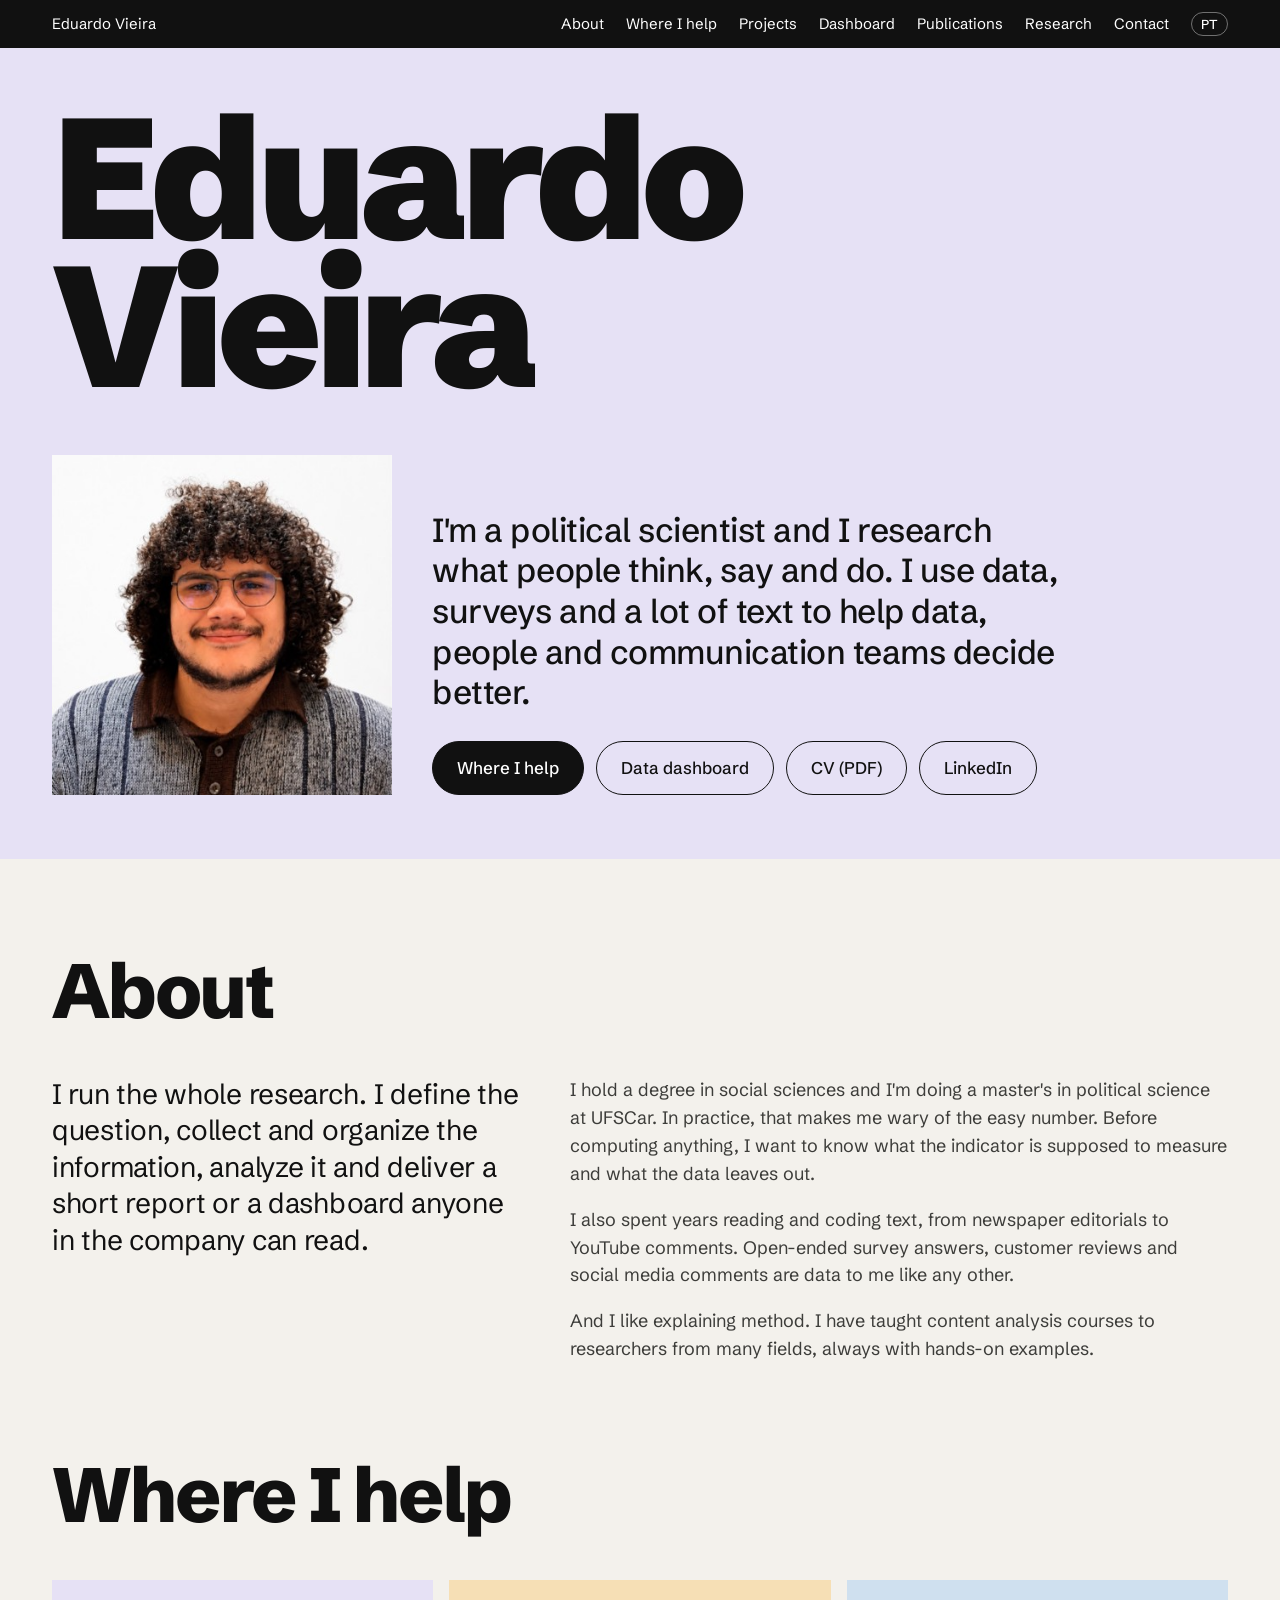
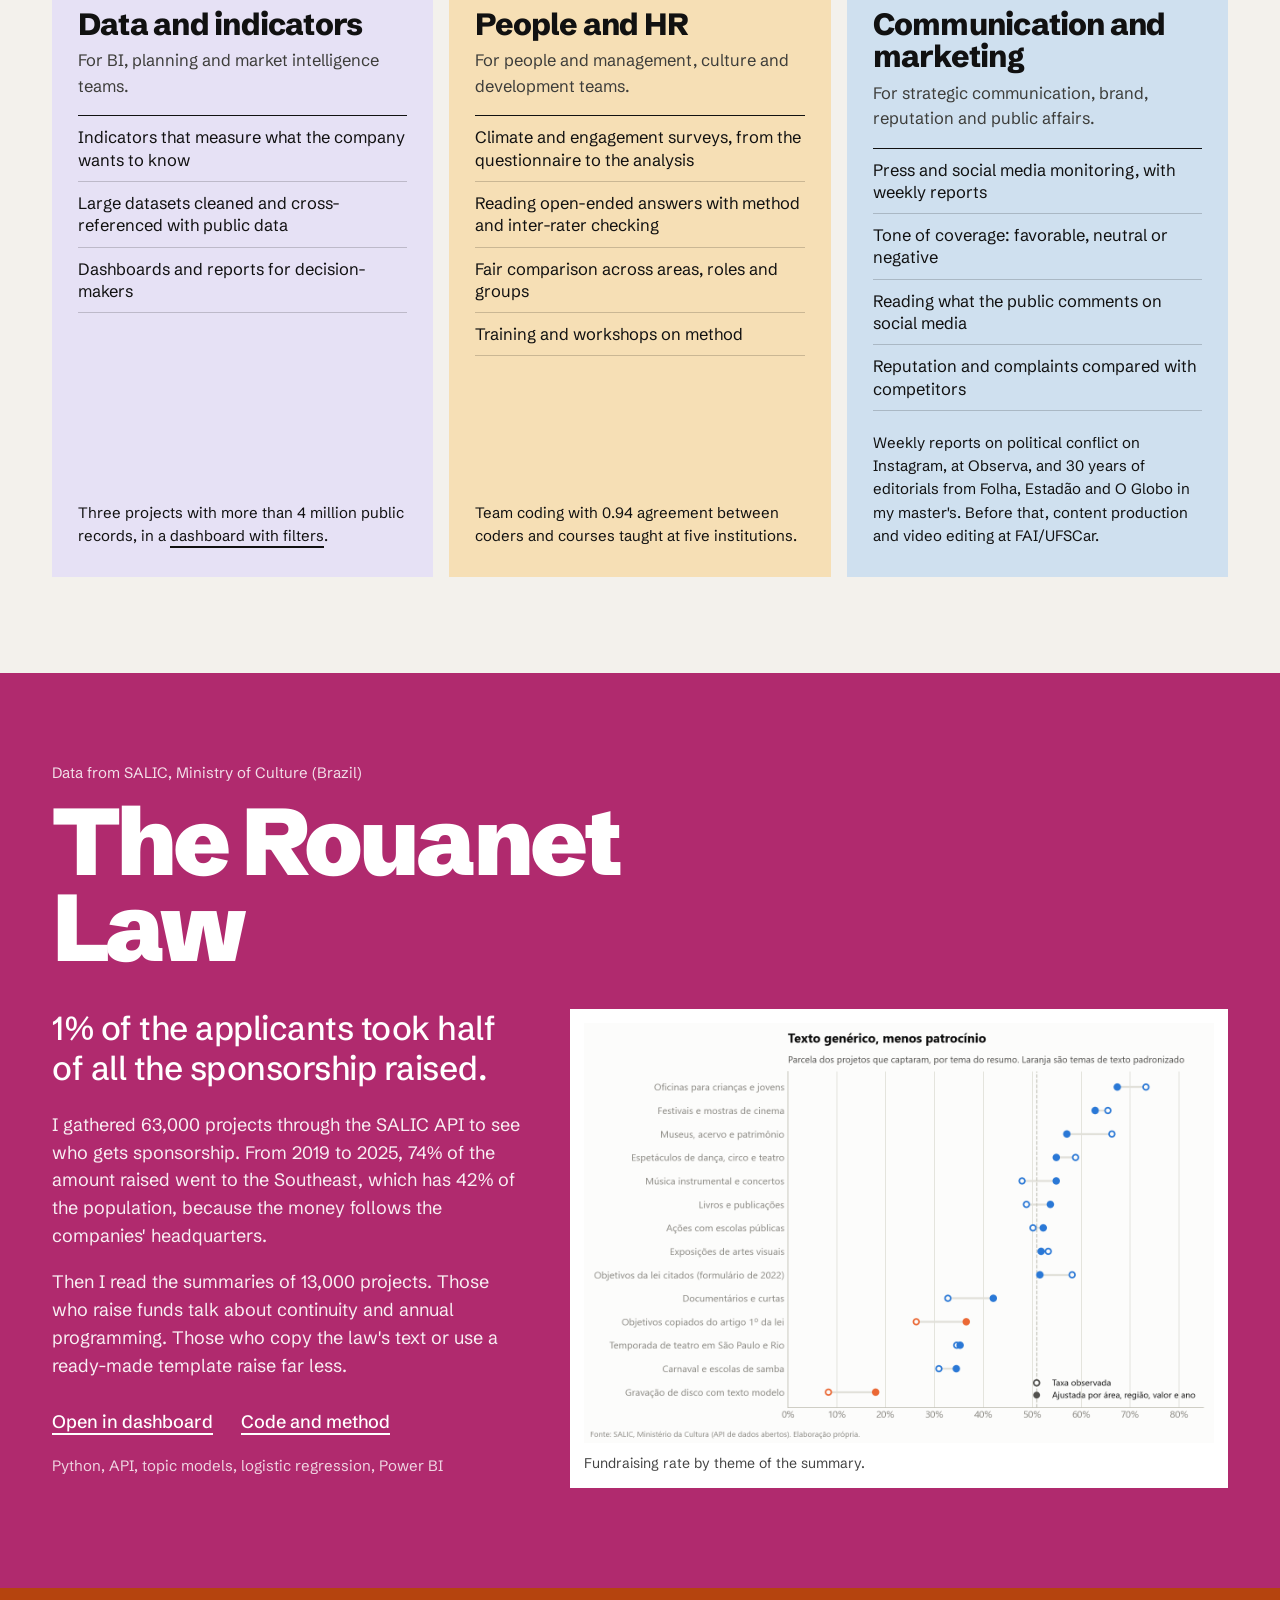
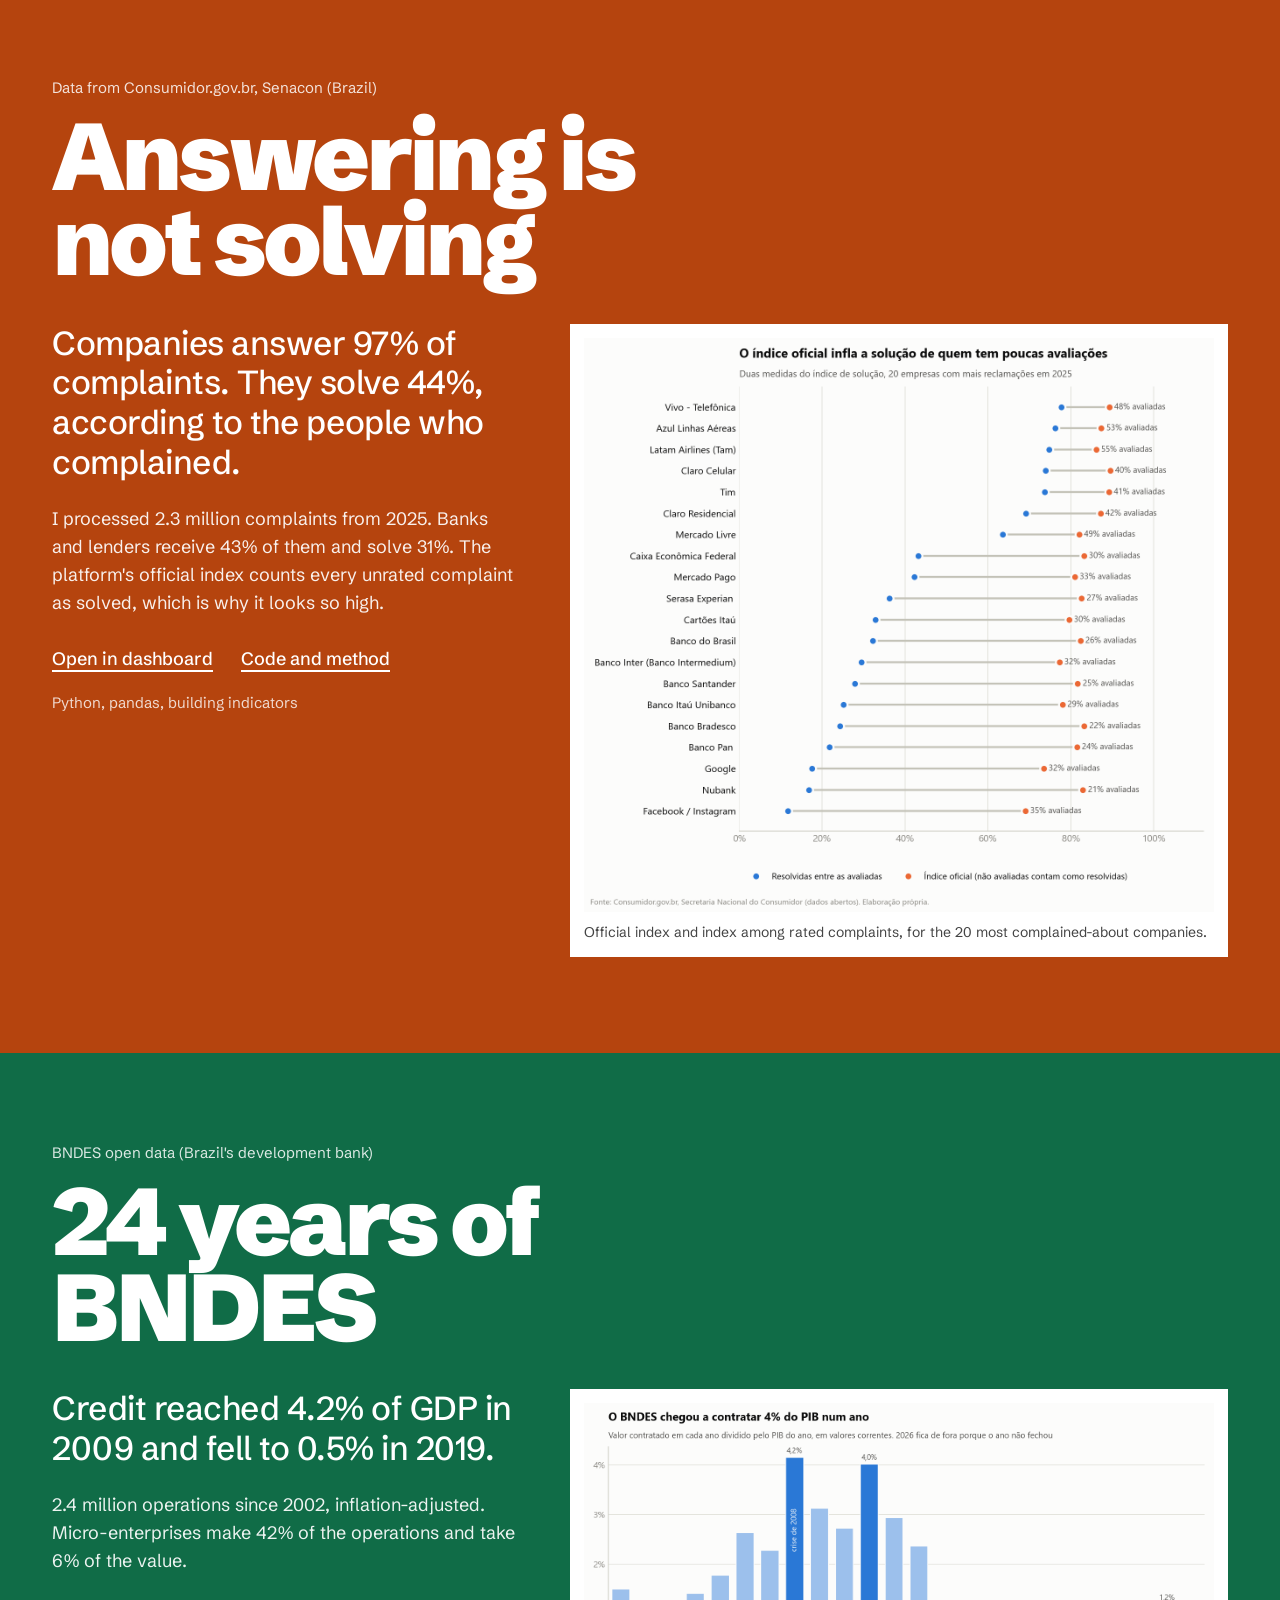
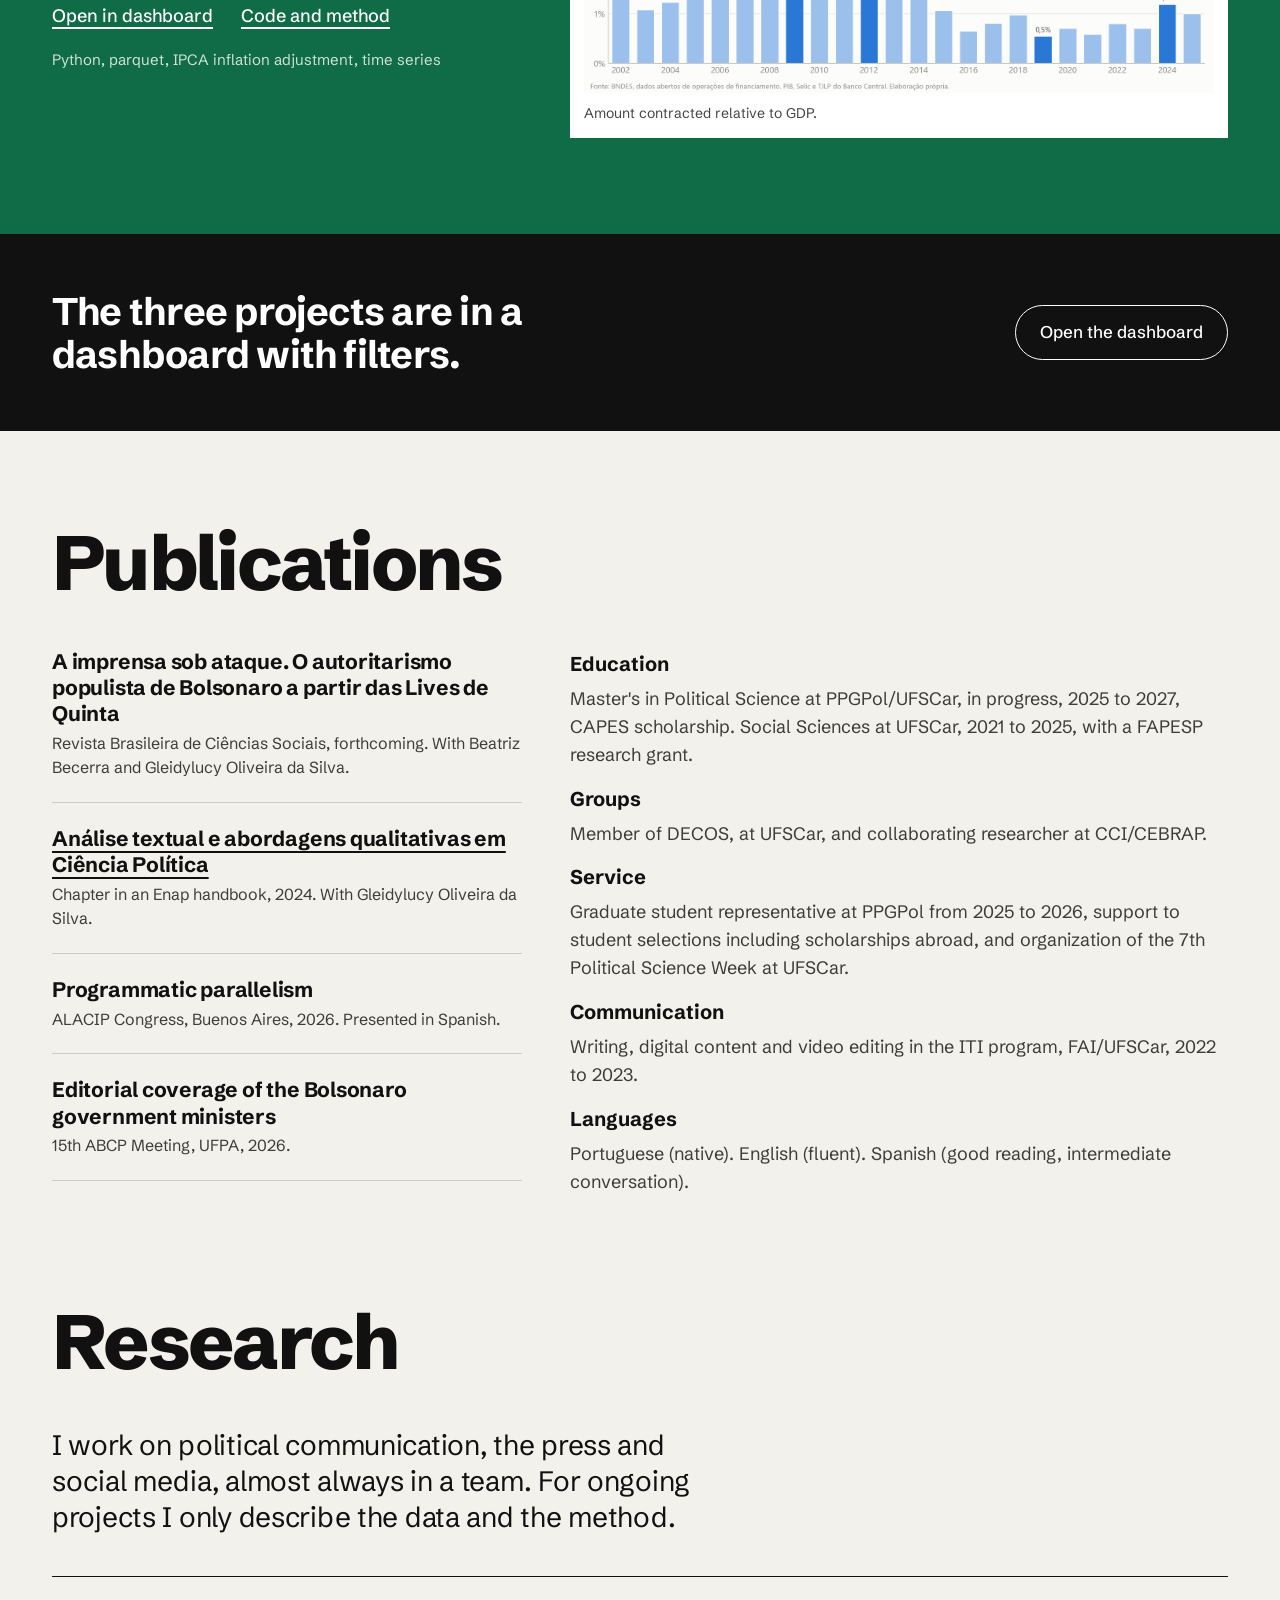
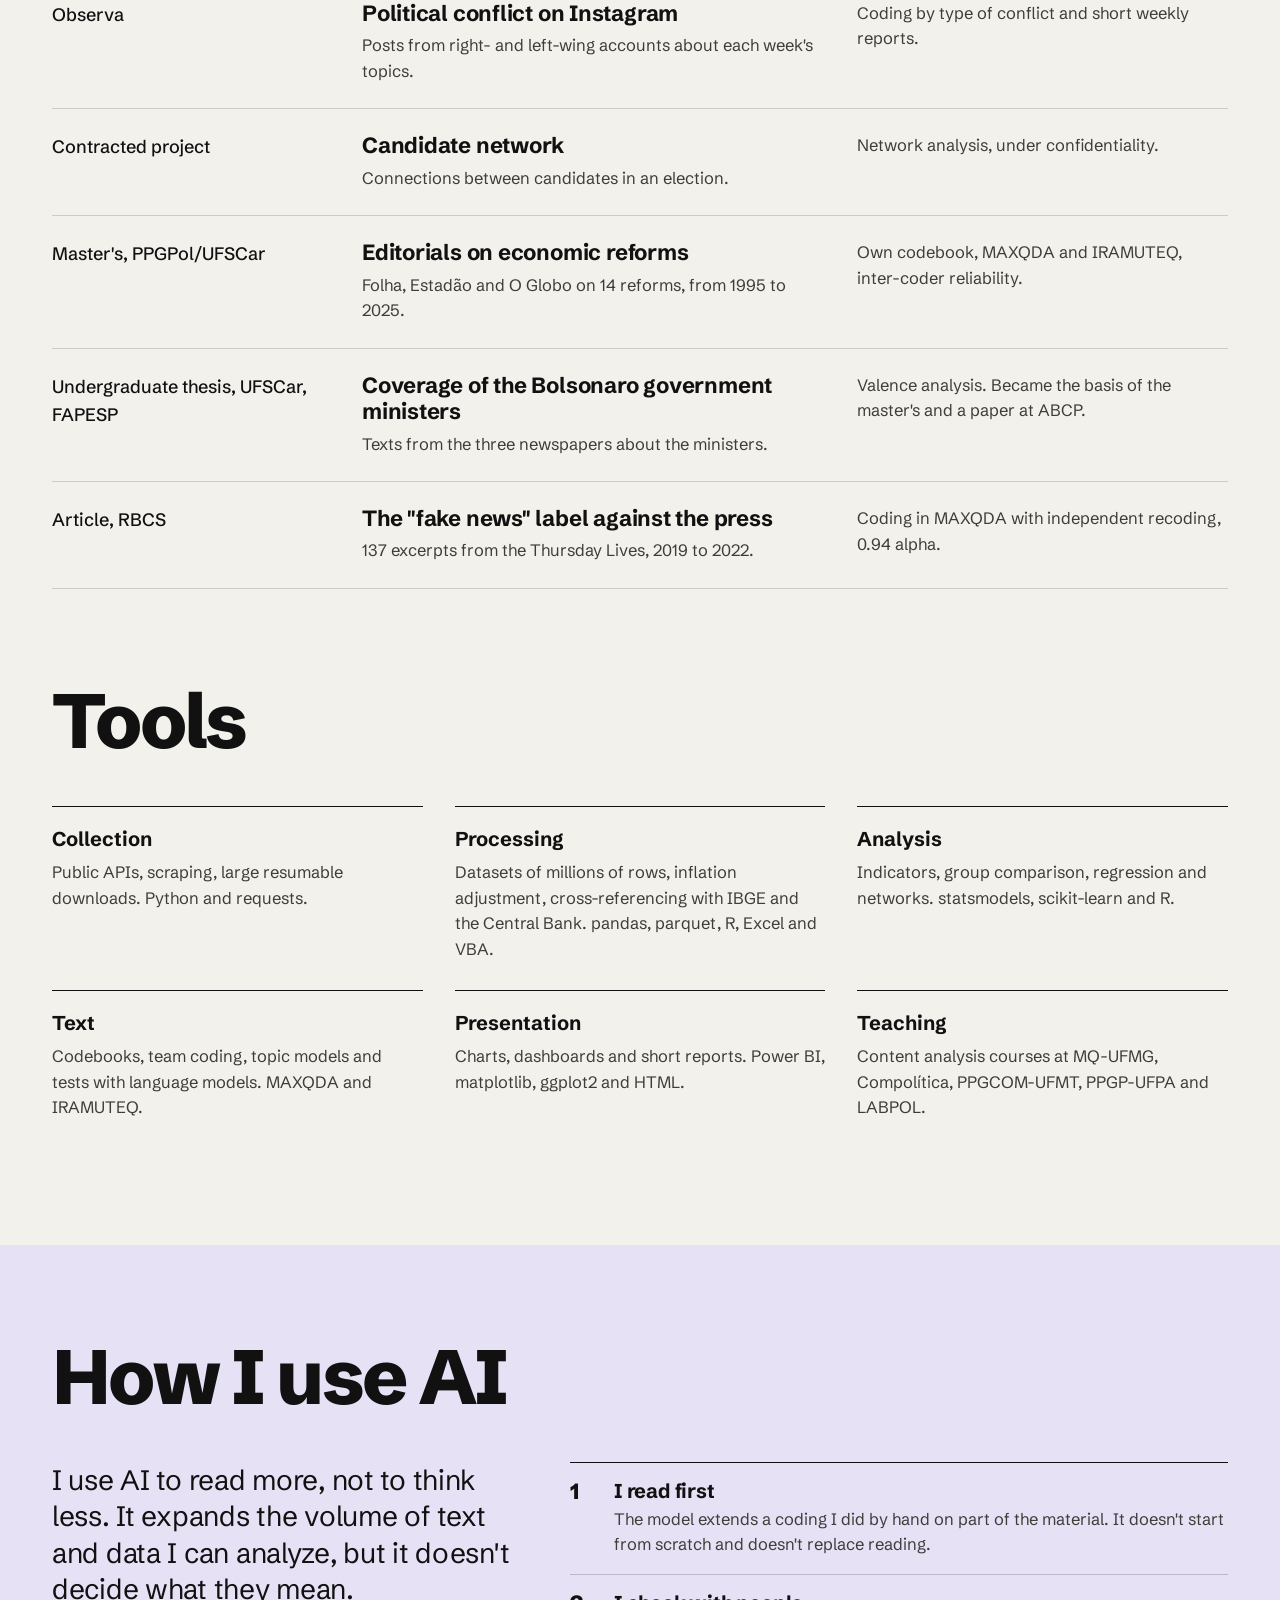
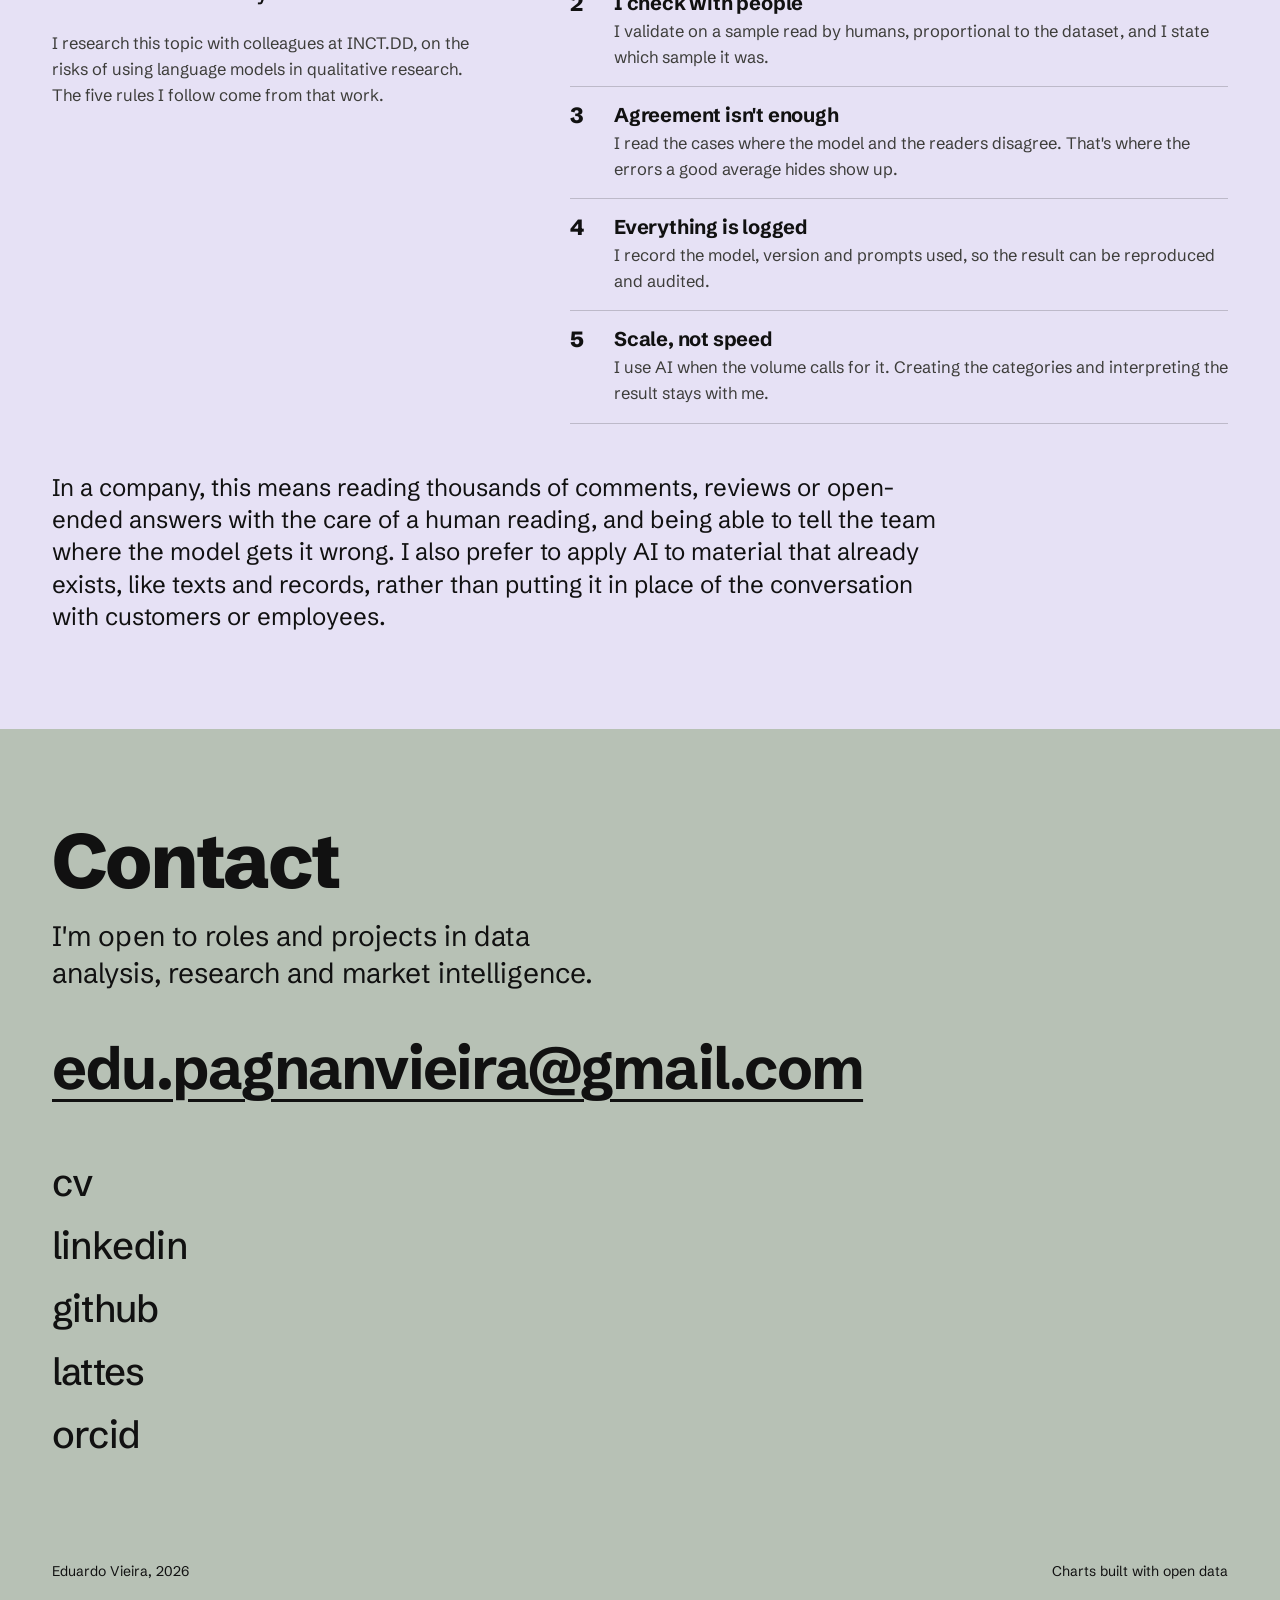
==== index.en.html @ c4ad2157 "Versão em inglês da página inicial, com alternador PT/EN Co-Authored-By: Claude Opus 4.8 <noreply@an" ====
<!DOCTYPE html>
<html lang="en">
<head>
<meta charset="utf-8">
<meta name="viewport" content="width=device-width, initial-scale=1">
<title>Eduardo Vieira</title>
<meta name="description" content="Eduardo Vieira, data analyst and political scientist. Indicators, dashboards and text analysis with public and social media data.">
<meta property="og:type" content="website">
<meta property="og:title" content="Eduardo Vieira">
<meta property="og:description" content="Research, data and text for data, people and communication teams.">
<meta property="og:url" content="https://eduardopagvieira.github.io/index.en.html">
<meta property="og:image" content="https://eduardopagvieira.github.io/img/previa.png">
<meta property="og:image:width" content="1200">
<meta property="og:image:height" content="630">
<meta property="og:locale" content="en_US">
<meta name="twitter:card" content="summary_large_image">
<link rel="alternate" hreflang="pt-br" href="https://eduardopagvieira.github.io/">
<link rel="alternate" hreflang="en" href="https://eduardopagvieira.github.io/index.en.html">
<link rel="preconnect" href="https://fonts.googleapis.com">
<link rel="preconnect" href="https://fonts.gstatic.com" crossorigin>
<link href="https://fonts.googleapis.com/css2?family=Schibsted+Grotesk:ital,wght@0,400;0,500;0,700;0,800;0,900;1,400&display=swap" rel="stylesheet">
<link rel="stylesheet" href="estilo.css">
</head>
<body>

<header class="barra">
  <div class="wrap">
    <a href="#inicio">Eduardo Vieira</a>
    <nav aria-label="Sections">
      <a href="#sobre">About</a>
      <a href="#ajudo">Where I help</a>
      <a href="#projetos">Projects</a>
      <a href="painel.html">Dashboard</a>
      <a href="#publicacoes">Publications</a>
      <a href="#pesquisa">Research</a>
      <a href="#contato">Contact</a>
      <a href="index.html" class="lang" hreflang="pt-BR" aria-label="Versão em português">PT</a>
    </nav>
  </div>
</header>

<main id="inicio">

  <section class="abertura">
    <div class="wrap">
      <h1 class="nomao">Eduardo<br>Vieira</h1>
      <div class="linha">
        <figure class="foto">
          <span aria-hidden="true">EV</span>
          <img src="img/eduardo.png" alt="Photo of Eduardo Vieira" onerror="this.remove()">
        </figure>
        <div>
          <p class="oi">I'm a political scientist and I research what people think, say and do. I use data, surveys and a lot of text to help data, people and communication teams decide better.</p>
          <div class="botoes">
            <a class="botao cheio" href="#ajudo">Where I help</a>
            <a class="botao" href="painel.html">Data dashboard</a>
            <a class="botao" href="cv.pdf">CV (PDF)</a>
            <a class="botao" href="https://www.linkedin.com/in/eduardo-felipe-pagnan-vieira-3a5a75254/" rel="me">LinkedIn</a>
          </div>
        </div>
      </div>
    </div>
  </section>

  <section class="bloco" id="sobre">
    <div class="wrap">
      <h2 class="titulo">About</h2>
      <div class="duas">
        <p class="grande">I run the whole research. I define the question, collect and organize the information, analyze it and deliver a short report or a dashboard anyone in the company can read.</p>
        <div class="texto">
          <p>I hold a degree in social sciences and I'm doing a master's in political science at UFSCar. In practice, that makes me wary of the easy number. Before computing anything, I want to know what the indicator is supposed to measure and what the data leaves out.</p>
          <p>I also spent years reading and coding text, from newspaper editorials to YouTube comments. Open-ended survey answers, customer reviews and social media comments are data to me like any other.</p>
          <p>And I like explaining method. I have taught content analysis courses to researchers from many fields, always with hands-on examples.</p>
        </div>
      </div>
    </div>
  </section>

  <section class="bloco areas" id="ajudo">
    <div class="wrap">
      <h2 class="titulo">Where I help</h2>
      <div class="tres-areas">
        <article class="area a-dados">
          <h3>Data and indicators</h3>
          <p>For BI, planning and market intelligence teams.</p>
          <ul>
            <li>Indicators that measure what the company wants to know</li>
            <li>Large datasets cleaned and cross-referenced with public data</li>
            <li>Dashboards and reports for decision-makers</li>
          </ul>
          <p class="prova">Three projects with more than 4 million public records, in a <a href="painel.html">dashboard with filters</a>.</p>
        </article>
        <article class="area a-pessoas">
          <h3>People and HR</h3>
          <p>For people and management, culture and development teams.</p>
          <ul>
            <li>Climate and engagement surveys, from the questionnaire to the analysis</li>
            <li>Reading open-ended answers with method and inter-rater checking</li>
            <li>Fair comparison across areas, roles and groups</li>
            <li>Training and workshops on method</li>
          </ul>
          <p class="prova">Team coding with 0.94 agreement between coders and courses taught at five institutions.</p>
        </article>
        <article class="area a-comunicacao">
          <h3>Communication and marketing</h3>
          <p>For strategic communication, brand, reputation and public affairs.</p>
          <ul>
            <li>Press and social media monitoring, with weekly reports</li>
            <li>Tone of coverage: favorable, neutral or negative</li>
            <li>Reading what the public comments on social media</li>
            <li>Reputation and complaints compared with competitors</li>
          </ul>
          <p class="prova">Weekly reports on political conflict on Instagram, at Observa, and 30 years of editorials from Folha, Estadão and O Globo in my master's. Before that, content production and video editing at FAI/UFSCar.</p>
        </article>
      </div>
    </div>
  </section>

  <div id="projetos">
    <section class="projeto rouanet" aria-labelledby="p-rouanet">
      <div class="wrap">
        <p class="fonte">Data from SALIC, Ministry of Culture (Brazil)</p>
        <h2 id="p-rouanet">The Rouanet Law</h2>
        <div class="duas">
          <div>
            <p class="achado">1% of the applicants took half of all the sponsorship raised.</p>
            <div class="texto">
              <p>I gathered 63,000 projects through the SALIC API to see who gets sponsorship. From 2019 to 2025, 74% of the amount raised went to the Southeast, which has 42% of the population, because the money follows the companies' headquarters.</p>
              <p>Then I read the summaries of 13,000 projects. Those who raise funds talk about continuity and annual programming. Those who copy the law's text or use a ready-made template raise far less.</p>
            </div>
            <div class="links">
              <a href="painel.html#rouanet">Open in dashboard</a>
              <a href="https://github.com/eduardopagvieira/rouanet">Code and method</a>
            </div>
            <p class="ferr">Python, API, topic models, logistic regression, Power BI</p>
          </div>
          <figure>
            <img src="img/rouanet_textos.png" alt="Fundraising rate by theme of the project summary. Workshops for children and young people raise more; projects that copy the law's goals raise 26% and record production with template text 8%." loading="lazy">
            <figcaption>Fundraising rate by theme of the summary.</figcaption>
          </figure>
        </div>
      </div>
    </section>

    <section class="projeto consumidor" aria-labelledby="p-consumidor">
      <div class="wrap">
        <p class="fonte">Data from Consumidor.gov.br, Senacon (Brazil)</p>
        <h2 id="p-consumidor">Answering is not solving</h2>
        <div class="duas">
          <div>
            <p class="achado">Companies answer 97% of complaints. They solve 44%, according to the people who complained.</p>
            <div class="texto">
              <p>I processed 2.3 million complaints from 2025. Banks and lenders receive 43% of them and solve 31%. The platform's official index counts every unrated complaint as solved, which is why it looks so high.</p>
            </div>
            <div class="links">
              <a href="painel.html#consumidor">Open in dashboard</a>
              <a href="https://github.com/eduardopagvieira/consumidor">Code and method</a>
            </div>
            <p class="ferr">Python, pandas, building indicators</p>
          </div>
          <figure>
            <img src="img/consumidor_indice.png" alt="For the 20 most complained-about companies, the official solution index sits near 80% and the index among rated complaints ranges from 12% to 78%." loading="lazy">
            <figcaption>Official index and index among rated complaints, for the 20 most complained-about companies.</figcaption>
          </figure>
        </div>
      </div>
    </section>

    <section class="projeto bndes" aria-labelledby="p-bndes">
      <div class="wrap">
        <p class="fonte">BNDES open data (Brazil's development bank)</p>
        <h2 id="p-bndes">24 years of BNDES</h2>
        <div class="duas">
          <div>
            <p class="achado">Credit reached 4.2% of GDP in 2009 and fell to 0.5% in 2019.</p>
            <div class="texto">
              <p>2.4 million operations since 2002, inflation-adjusted. Micro-enterprises make 42% of the operations and take 6% of the value.</p>
            </div>
            <div class="links">
              <a href="painel.html#bndes">Open in dashboard</a>
              <a href="https://github.com/eduardopagvieira/bndes">Code and method</a>
            </div>
            <p class="ferr">Python, parquet, IPCA inflation adjustment, time series</p>
          </div>
          <figure>
            <img src="img/bndes_pib.png" alt="Amount contracted by BNDES relative to GDP, from 2002 to 2025, peaking at 4.2% in 2009 and 4.0% in 2012." loading="lazy">
            <figcaption>Amount contracted relative to GDP.</figcaption>
          </figure>
        </div>
      </div>
    </section>
  </div>

  <section class="ponte">
    <div class="wrap">
      <p>The three projects are in a dashboard with filters.</p>
      <a class="botao" href="painel.html">Open the dashboard</a>
    </div>
  </section>

  <section class="bloco" id="publicacoes">
    <div class="wrap">
      <h2 class="titulo">Publications</h2>
      <div class="duas">
        <ul class="pubs">
          <li><div class="t">A imprensa sob ataque. O autoritarismo populista de Bolsonaro a partir das Lives de Quinta</div><div class="w">Revista Brasileira de Ciências Sociais, forthcoming. With Beatriz Becerra and Gleidylucy Oliveira da Silva.</div></li>
          <li><div class="t"><a href="https://repositorio.enap.gov.br/handle/1/8513">Análise textual e abordagens qualitativas em Ciência Política</a></div><div class="w">Chapter in an Enap handbook, 2024. With Gleidylucy Oliveira da Silva.</div></li>
          <li><div class="t">Programmatic parallelism</div><div class="w">ALACIP Congress, Buenos Aires, 2026. Presented in Spanish.</div></li>
          <li><div class="t">Editorial coverage of the Bolsonaro government ministers</div><div class="w">15th ABCP Meeting, UFPA, 2026.</div></li>
        </ul>
        <div class="formacao">
          <h3>Education</h3>
          <p>Master's in Political Science at PPGPol/UFSCar, in progress, 2025 to 2027, CAPES scholarship. Social Sciences at UFSCar, 2021 to 2025, with a FAPESP research grant.</p>
          <h3>Groups</h3>
          <p>Member of DECOS, at UFSCar, and collaborating researcher at CCI/CEBRAP.</p>
          <h3>Service</h3>
          <p>Graduate student representative at PPGPol from 2025 to 2026, support to student selections including scholarships abroad, and organization of the 7th Political Science Week at UFSCar.</p>
          <h3>Communication</h3>
          <p>Writing, digital content and video editing in the ITI program, FAI/UFSCar, 2022 to 2023.</p>
          <h3>Languages</h3>
          <p>Portuguese (native). English (fluent). Spanish (good reading, intermediate conversation).</p>
        </div>
      </div>
    </div>
  </section>

  <section class="bloco" id="pesquisa" style="padding-top:0">
    <div class="wrap">
      <h2 class="titulo">Research</h2>
      <p class="grande" style="max-width:40ch;margin-bottom:40px">I work on political communication, the press and social media, almost always in a team. For ongoing projects I only describe the data and the method.</p>
      <ul class="lista">
        <li><span class="onde">Observa</span><div><h3>Political conflict on Instagram</h3><p>Posts from right- and left-wing accounts about each week's topics.</p></div><p>Coding by type of conflict and short weekly reports.</p></li>
        <li><span class="onde">Contracted project</span><div><h3>Candidate network</h3><p>Connections between candidates in an election.</p></div><p>Network analysis, under confidentiality.</p></li>
        <li><span class="onde">Master's, PPGPol/UFSCar</span><div><h3>Editorials on economic reforms</h3><p>Folha, Estadão and O Globo on 14 reforms, from 1995 to 2025.</p></div><p>Own codebook, MAXQDA and IRAMUTEQ, inter-coder reliability.</p></li>
        <li><span class="onde">Undergraduate thesis, UFSCar, FAPESP</span><div><h3>Coverage of the Bolsonaro government ministers</h3><p>Texts from the three newspapers about the ministers.</p></div><p>Valence analysis. Became the basis of the master's and a paper at ABCP.</p></li>
        <li><span class="onde">Article, RBCS</span><div><h3>The "fake news" label against the press</h3><p>137 excerpts from the Thursday Lives, 2019 to 2022.</p></div><p>Coding in MAXQDA with independent recoding, 0.94 alpha.</p></li>
      </ul>
    </div>
  </section>

  <section class="bloco" style="padding-top:0">
    <div class="wrap">
      <h2 class="titulo">Tools</h2>
      <div class="ferramentas">
        <div><h3>Collection</h3><p>Public APIs, scraping, large resumable downloads. Python and requests.</p></div>
        <div><h3>Processing</h3><p>Datasets of millions of rows, inflation adjustment, cross-referencing with IBGE and the Central Bank. pandas, parquet, R, Excel and VBA.</p></div>
        <div><h3>Analysis</h3><p>Indicators, group comparison, regression and networks. statsmodels, scikit-learn and R.</p></div>
        <div><h3>Text</h3><p>Codebooks, team coding, topic models and tests with language models. MAXQDA and IRAMUTEQ.</p></div>
        <div><h3>Presentation</h3><p>Charts, dashboards and short reports. Power BI, matplotlib, ggplot2 and HTML.</p></div>
        <div><h3>Teaching</h3><p>Content analysis courses at MQ-UFMG, Compolítica, PPGCOM-UFMT, PPGP-UFPA and LABPOL.</p></div>
      </div>
    </div>
  </section>

  <section class="bloco ia" id="ia">
    <div class="wrap">
      <h2 class="titulo">How I use AI</h2>
      <div class="duas">
        <div>
          <p class="grande">I use AI to read more, not to think less. It expands the volume of text and data I can analyze, but it doesn't decide what they mean.</p>
          <p class="ia-nota">I research this topic with colleagues at INCT.DD, on the risks of using language models in qualitative research. The five rules I follow come from that work.</p>
        </div>
        <ol class="regras">
          <li><h3>I read first</h3><p>The model extends a coding I did by hand on part of the material. It doesn't start from scratch and doesn't replace reading.</p></li>
          <li><h3>I check with people</h3><p>I validate on a sample read by humans, proportional to the dataset, and I state which sample it was.</p></li>
          <li><h3>Agreement isn't enough</h3><p>I read the cases where the model and the readers disagree. That's where the errors a good average hides show up.</p></li>
          <li><h3>Everything is logged</h3><p>I record the model, version and prompts used, so the result can be reproduced and audited.</p></li>
          <li><h3>Scale, not speed</h3><p>I use AI when the volume calls for it. Creating the categories and interpreting the result stays with me.</p></li>
        </ol>
      </div>
      <p class="ia-empresa">In a company, this means reading thousands of comments, reviews or open-ended answers with the care of a human reading, and being able to tell the team where the model gets it wrong. I also prefer to apply AI to material that already exists, like texts and records, rather than putting it in place of the conversation with customers or employees.</p>
    </div>
  </section>

  <section class="contato" id="contato">
    <div class="wrap">
      <h2 class="titulo">Contact</h2>
      <p class="convite">I'm open to roles and projects in data analysis, research and market intelligence.</p>
      <a class="mail" href="mailto:edu.pagnanvieira@gmail.com">edu.pagnanvieira@gmail.com</a>
      <ul class="redes">
        <li><a href="cv.pdf">cv</a></li>
        <li><a href="https://www.linkedin.com/in/eduardo-felipe-pagnan-vieira-3a5a75254/" rel="me">linkedin</a></li>
        <li><a href="https://github.com/eduardopagvieira">github</a></li>
        <li><a href="http://lattes.cnpq.br/2723181992829140">lattes</a></li>
        <li><a href="https://orcid.org/0009-0004-6524-0010">orcid</a></li>
      </ul>
      <div class="rodape">
        <span>Eduardo Vieira, 2026</span>
        <span>Charts built with open data</span>
      </div>
    </div>
  </section>

</main>
</body>
</html>
---- estilo.css ----
:root{
  --papel:#f3f1ec;
  --tinta:#111111;
  --tinta-2:#3d3d3a;
  --lavanda:#e6e1f5;
  --roxo:#5b3fd6;
  --rouanet:#b02a6e;
  --consumidor:#b5440e;
  --bndes:#106c47;
  --salvia:#b7c1b5;
  --fonte:"Schibsted Grotesk","Helvetica Neue",Arial,sans-serif;
  color-scheme:light;
}
*{box-sizing:border-box}
html{-webkit-text-size-adjust:100%;scroll-behavior:smooth}
@media (prefers-reduced-motion:reduce){html{scroll-behavior:auto}}
body{margin:0;background:var(--papel);color:var(--tinta);font-family:var(--fonte);font-size:18px;line-height:1.55}
a{color:inherit;text-underline-offset:5px;text-decoration-thickness:1.5px}
a:focus-visible{outline:3px solid currentColor;outline-offset:3px}
img{max-width:100%;display:block}
[id]{scroll-margin-top:56px}
.wrap{max-width:1240px;margin:0 auto;padding:0 32px}

/* barra do topo */
.barra{background:var(--tinta);color:#fff;font-size:15px;position:sticky;top:0;z-index:10}
.barra .wrap{display:flex;justify-content:space-between;align-items:center;gap:10px 24px;flex-wrap:wrap;padding-top:12px;padding-bottom:12px}
.barra a{text-decoration:none}
.barra a:hover{text-decoration:underline}
.barra nav{display:flex;gap:4px 22px;flex-wrap:wrap}

/* abertura */
.abertura{background:var(--lavanda)}
.abertura .wrap{padding-top:56px;padding-bottom:64px}
.nomao{font-weight:900;font-size:clamp(64px,13.4vw,188px);line-height:.86;letter-spacing:-.045em;margin:0;text-transform:none}
.abertura .linha{display:grid;grid-template-columns:minmax(220px,340px) 1fr;gap:40px;margin-top:56px;align-items:end}
.foto{margin:0;aspect-ratio:1/1;background:var(--roxo);color:#fff;display:grid;place-items:center;overflow:hidden;position:relative}
.foto img{width:100%;height:100%;object-fit:cover;position:absolute;inset:0}
.foto span{font-weight:900;font-size:96px;letter-spacing:-.04em}
.oi{font-size:clamp(24px,2.6vw,34px);line-height:1.22;font-weight:500;letter-spacing:-.015em;margin:0 0 28px;max-width:30ch}
.botoes{display:flex;flex-wrap:wrap;gap:12px}
.botao{display:inline-block;text-decoration:none;font-weight:500;font-size:17px;padding:13px 24px;border-radius:999px;border:1.5px solid var(--tinta)}
.botao.cheio{background:var(--tinta);color:#fff}
.botao:hover{background:var(--roxo);border-color:var(--roxo);color:#fff}

/* blocos de texto */
.bloco{padding:96px 0}
.titulo{font-weight:800;font-size:clamp(40px,6vw,84px);line-height:.95;letter-spacing:-.035em;margin:0 0 48px}
.duas{display:grid;grid-template-columns:5fr 7fr;gap:48px}
.grande{font-size:clamp(22px,2.2vw,28px);line-height:1.3;letter-spacing:-.01em;margin:0}
.texto p{margin:0 0 18px;color:var(--tinta-2)}
.texto p:last-child{margin-bottom:0}
.exemplos{list-style:none;margin:40px 0 0;padding:0;border-top:1.5px solid var(--tinta)}
.exemplos li{display:grid;grid-template-columns:5fr 7fr;gap:48px;padding:22px 0;border-bottom:1px solid #cfccc3}
.exemplos h3{margin:0;font-size:22px;font-weight:700;letter-spacing:-.01em;line-height:1.2}
.exemplos p{margin:0;color:var(--tinta-2)}

/* projetos em blocos de cor */
.projeto{color:#fff;padding:88px 0 96px}
.projeto.rouanet{background:var(--rouanet)}
.projeto.consumidor{background:var(--consumidor)}
.projeto.bndes{background:var(--bndes)}
.projeto .fonte{font-size:15px;margin:0 0 14px;opacity:.85}
.projeto h2{font-weight:900;font-size:clamp(44px,7.4vw,108px);line-height:.9;letter-spacing:-.04em;margin:0 0 40px;max-width:12ch}
.projeto .duas{align-items:start}
.projeto .achado{font-size:clamp(24px,2.6vw,34px);line-height:1.2;font-weight:500;letter-spacing:-.015em;margin:0 0 22px}
.projeto .texto p{color:#fff;opacity:.92}
.projeto figure{margin:0;background:#fff;padding:14px}
.projeto figcaption{color:#444;font-size:14px;margin-top:10px}
.projeto .links{display:flex;flex-wrap:wrap;gap:8px 28px;margin-top:28px;font-weight:500}
.projeto .ferr{font-size:15px;opacity:.8;margin-top:18px}
.ponte{background:var(--tinta);color:#fff;padding:56px 0}
.ponte .wrap{display:flex;justify-content:space-between;align-items:center;gap:24px;flex-wrap:wrap}
.ponte p{margin:0;font-size:clamp(24px,3vw,40px);font-weight:700;letter-spacing:-.02em;line-height:1.1;max-width:22ch}
.ponte .botao{border-color:#fff;color:#fff}
.ponte .botao:hover{background:#fff;color:var(--tinta)}

/* pesquisa */
.lista{list-style:none;margin:0;padding:0;border-top:1.5px solid var(--tinta)}
.lista li{display:grid;grid-template-columns:3fr 5fr 4fr;gap:32px;padding:24px 0;border-bottom:1px solid #cfccc3}
.lista .onde{font-weight:500}
.lista h3{margin:0 0 6px;font-size:22px;font-weight:700;letter-spacing:-.01em;line-height:1.2}
.lista p{margin:0;color:var(--tinta-2);font-size:16.5px}

/* ferramentas e formação */
.ferramentas{display:grid;grid-template-columns:repeat(3,1fr);gap:0 32px}
.ferramentas div{border-top:1.5px solid var(--tinta);padding:16px 0 28px}
.ferramentas h3{margin:0 0 6px;font-size:20px;font-weight:700}
.ferramentas p{margin:0;color:var(--tinta-2);font-size:16.5px}
.pubs{list-style:none;margin:0;padding:0}
.pubs li{padding:0 0 22px;margin:0 0 22px;border-bottom:1px solid #cfccc3}
.pubs .t{font-size:21px;font-weight:700;letter-spacing:-.01em;line-height:1.25}
.pubs .w{color:var(--tinta-2);font-size:16px;margin-top:4px}
.formacao p{margin:0 0 14px;color:var(--tinta-2)}
.formacao h3{font-size:20px;margin:0 0 6px}

/* contato */
.contato{background:var(--salvia);padding:96px 0 40px}
.contato .titulo{margin-bottom:20px}
.contato .convite{font-size:clamp(22px,2.2vw,28px);line-height:1.3;margin:0 0 48px;max-width:34ch}
.mail{font-weight:700;font-size:clamp(26px,4.6vw,60px);letter-spacing:-.03em;line-height:1;text-decoration:underline;text-decoration-thickness:3px;text-underline-offset:10px;word-break:break-word}
.redes{list-style:none;margin:56px 0 0;padding:0;display:grid;gap:4px}
.redes a{font-size:clamp(26px,3vw,38px);font-weight:500;letter-spacing:-.02em;text-decoration:none}
.redes a:hover{text-decoration:underline}
.rodape{display:flex;justify-content:space-between;flex-wrap:wrap;gap:8px 24px;margin-top:96px;font-size:14px}

.areas{padding-top:0}
.tres-areas{display:grid;grid-template-columns:repeat(3,1fr);gap:16px}
.area{padding:28px 26px 30px;display:flex;flex-direction:column}
.a-dados{background:var(--lavanda)}
.a-pessoas{background:#f6dfb5}
.a-comunicacao{background:#cfe0ef}
.area h3{margin:0 0 8px;font-size:clamp(26px,2.4vw,32px);font-weight:800;letter-spacing:-.025em;line-height:1.05}
.area > p{margin:0 0 16px;color:var(--tinta-2);font-size:16.5px}
.area ul{margin:0 0 20px;padding:0;list-style:none;border-top:1.5px solid var(--tinta)}
.area li{padding:10px 0;border-bottom:1px solid rgba(0,0,0,.18);font-size:16.5px;line-height:1.35}
.area .prova{margin:auto 0 0;font-size:15px;color:var(--tinta)}
@media (max-width:900px){
  .tres-areas{grid-template-columns:1fr}
  .abertura .linha,.duas,.exemplos li,.lista li{grid-template-columns:1fr}
  .abertura .linha{gap:28px}
  .foto{max-width:300px}
  .exemplos li,.lista li{gap:6px}
  .ferramentas{grid-template-columns:1fr 1fr}
}
@media (max-width:600px){
  body{font-size:17px}
  .wrap{padding:0 16px}
  .barra{position:static}
  .barra nav{gap:2px 16px;font-size:14px}
  .abertura .wrap{padding-top:36px;padding-bottom:44px}
  .abertura .linha{margin-top:36px}
  .foto{max-width:220px}
  .bloco{padding:64px 0}
  .projeto{padding:60px 0 68px}
  .titulo{margin-bottom:32px}
  .ferramentas{grid-template-columns:1fr}
  .projeto figure{padding:8px}
}

/* como uso IA */
.ia{background:var(--lavanda)}
.pubs .t a{text-decoration:underline;text-decoration-thickness:1.5px}
.pubs .t a:hover{color:var(--roxo)}
.ia-nota{margin:24px 0 0;color:var(--tinta-2);font-size:16.5px;max-width:42ch}
.regras{list-style:none;margin:0;padding:0;border-top:1.5px solid var(--tinta);counter-reset:r}
.regras li{counter-increment:r;display:grid;grid-template-columns:44px 1fr;padding:16px 0;border-bottom:1px solid rgba(0,0,0,.18)}
.regras li::before{content:counter(r);font-weight:800;font-size:22px;line-height:1.2;grid-row:span 2}
.regras h3{margin:0 0 4px;font-size:20px;font-weight:700;letter-spacing:-.01em;line-height:1.2}
.regras p{margin:0;color:var(--tinta-2);font-size:16.5px}
.ia-empresa{margin:48px 0 0;font-size:clamp(20px,1.9vw,24px);line-height:1.35;max-width:60ch}

/* alternador de idioma */
.barra .lang{border:1px solid rgba(255,255,255,.4);border-radius:999px;padding:1px 9px;font-weight:500;font-size:13px}
.barra .lang:hover{background:#fff;color:var(--tinta);text-decoration:none}
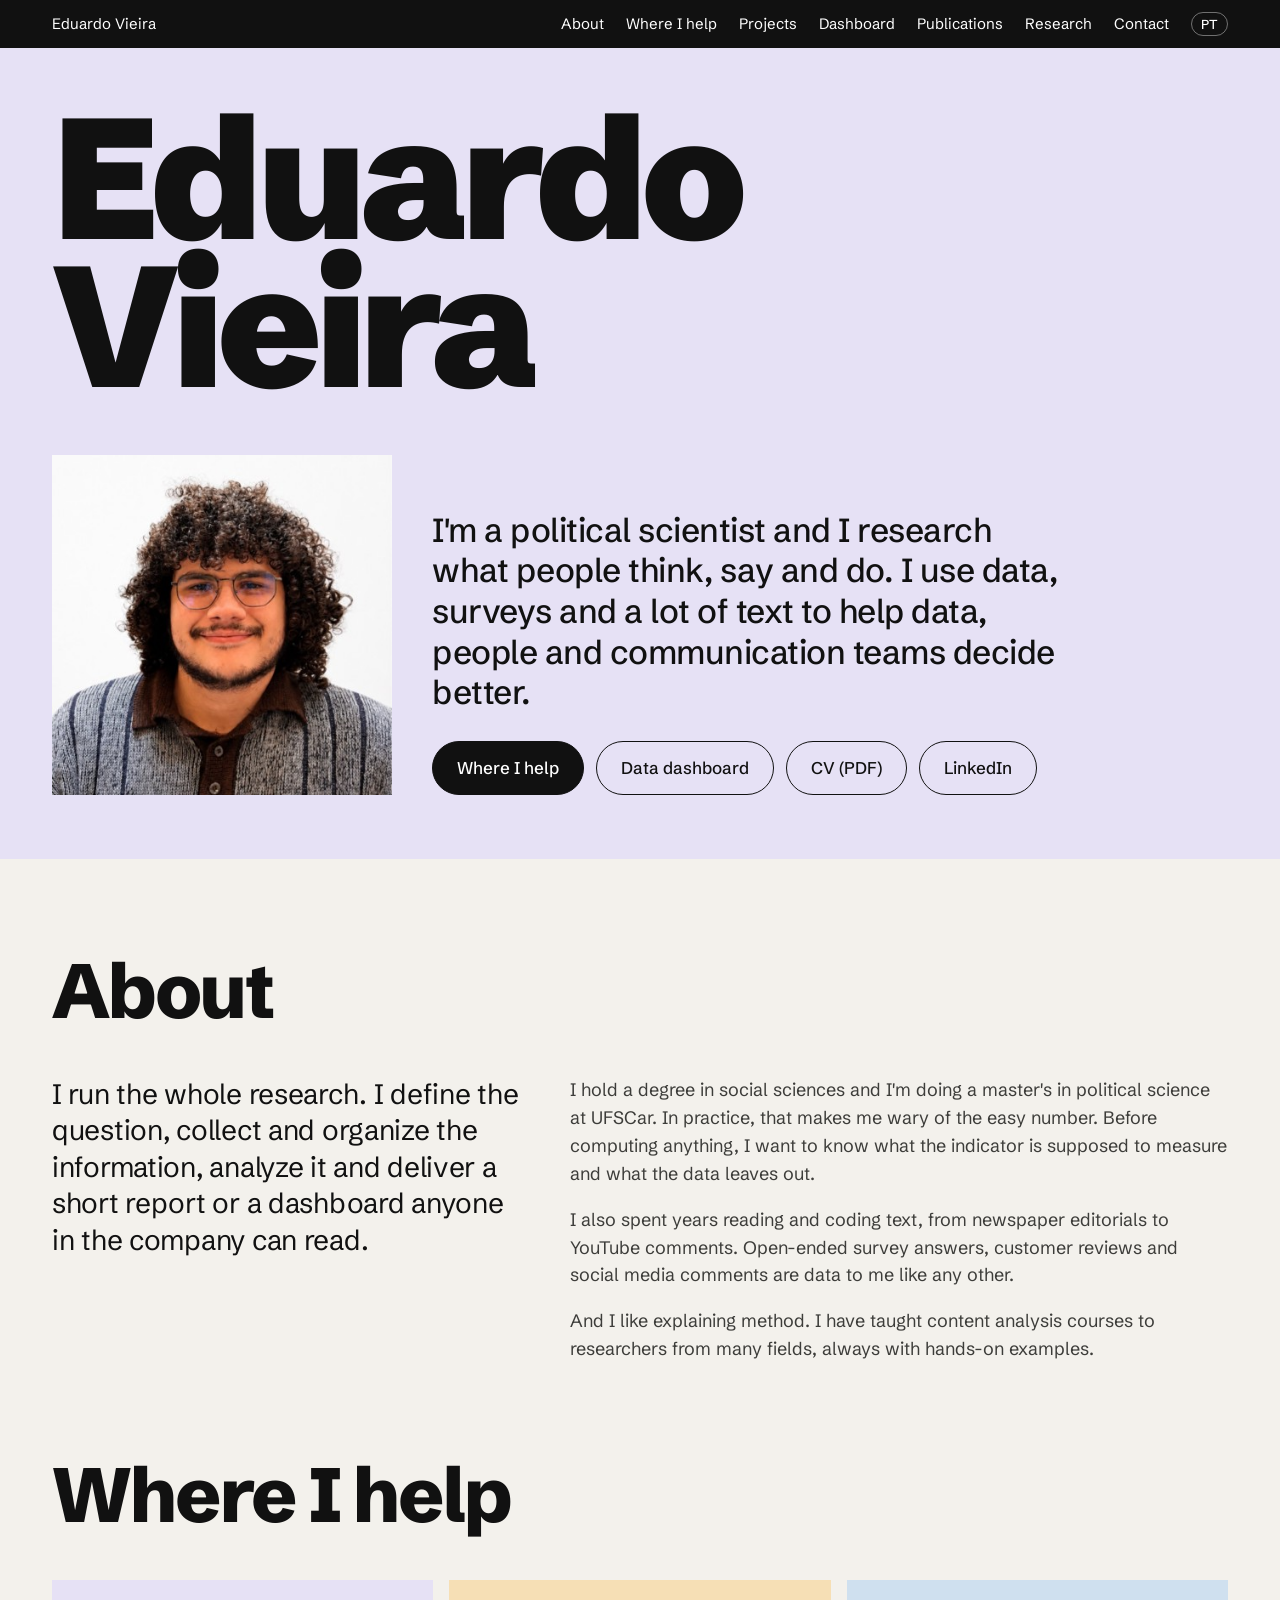
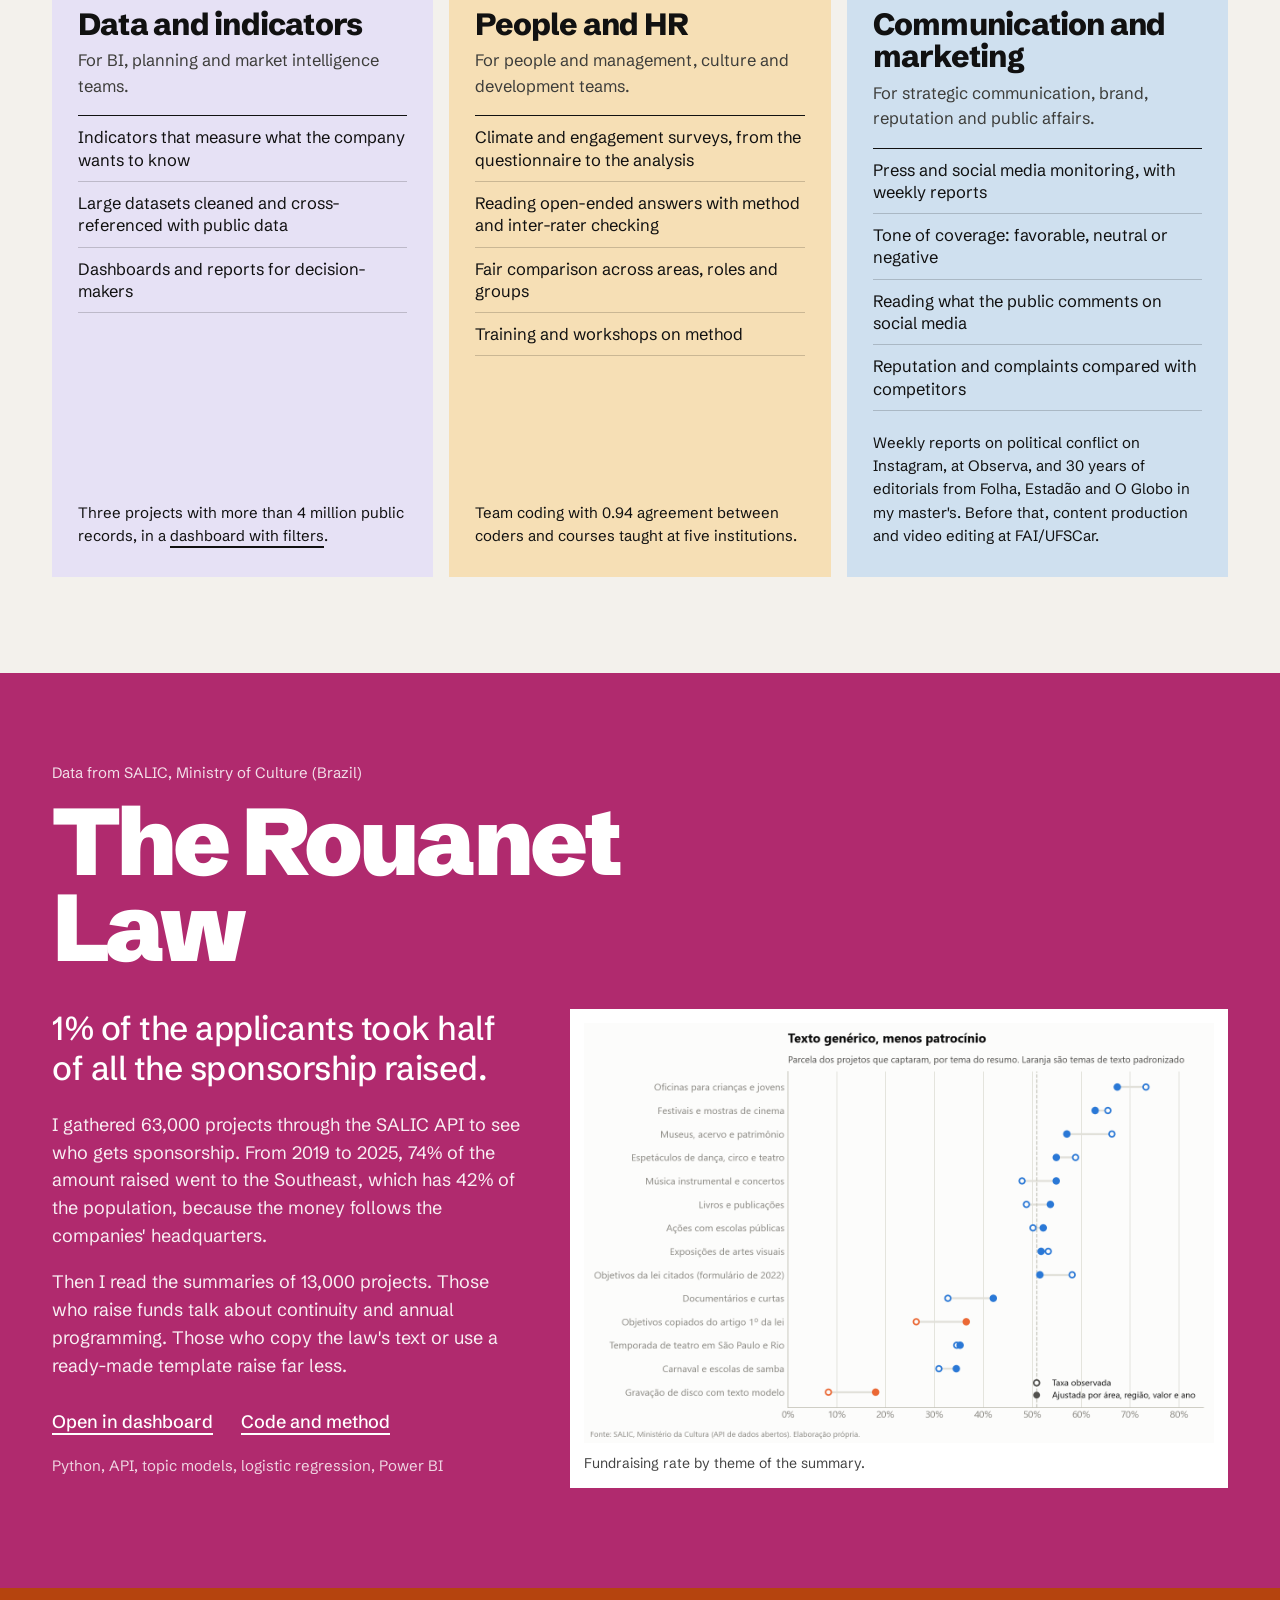
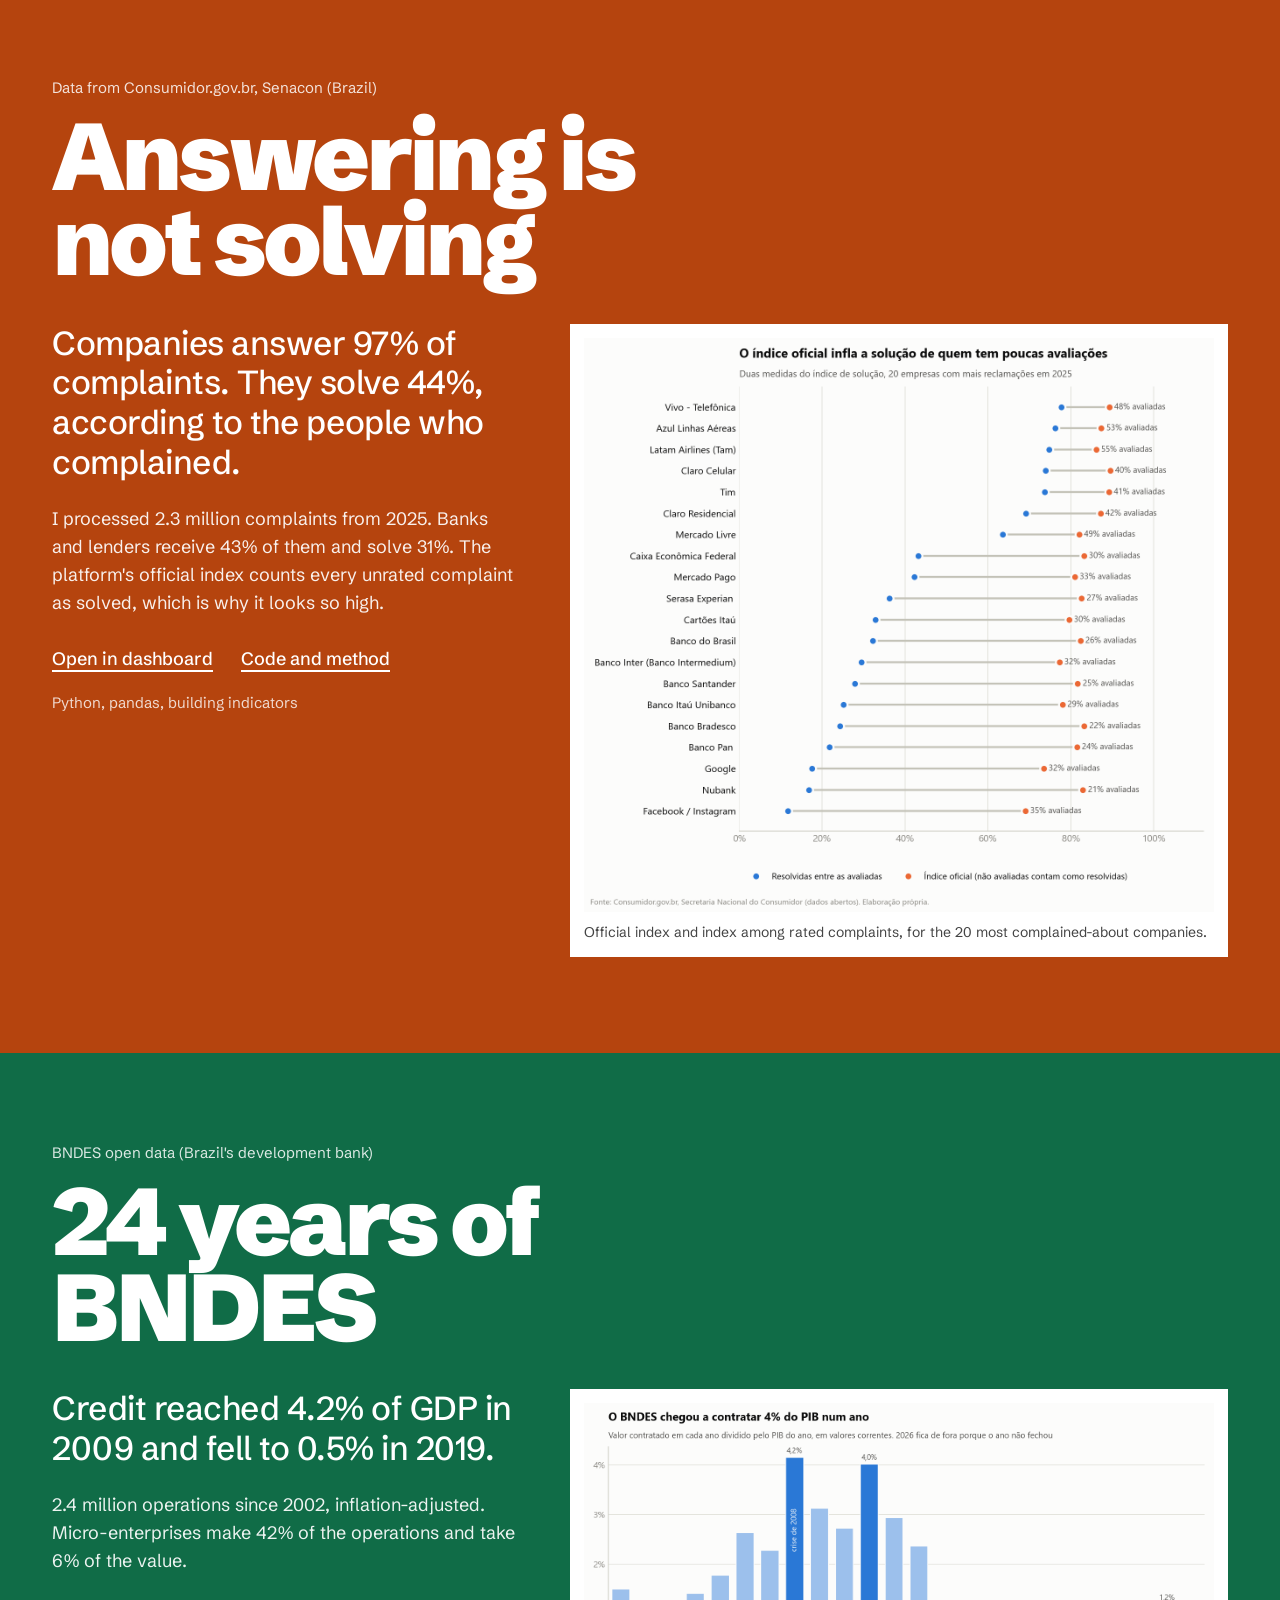
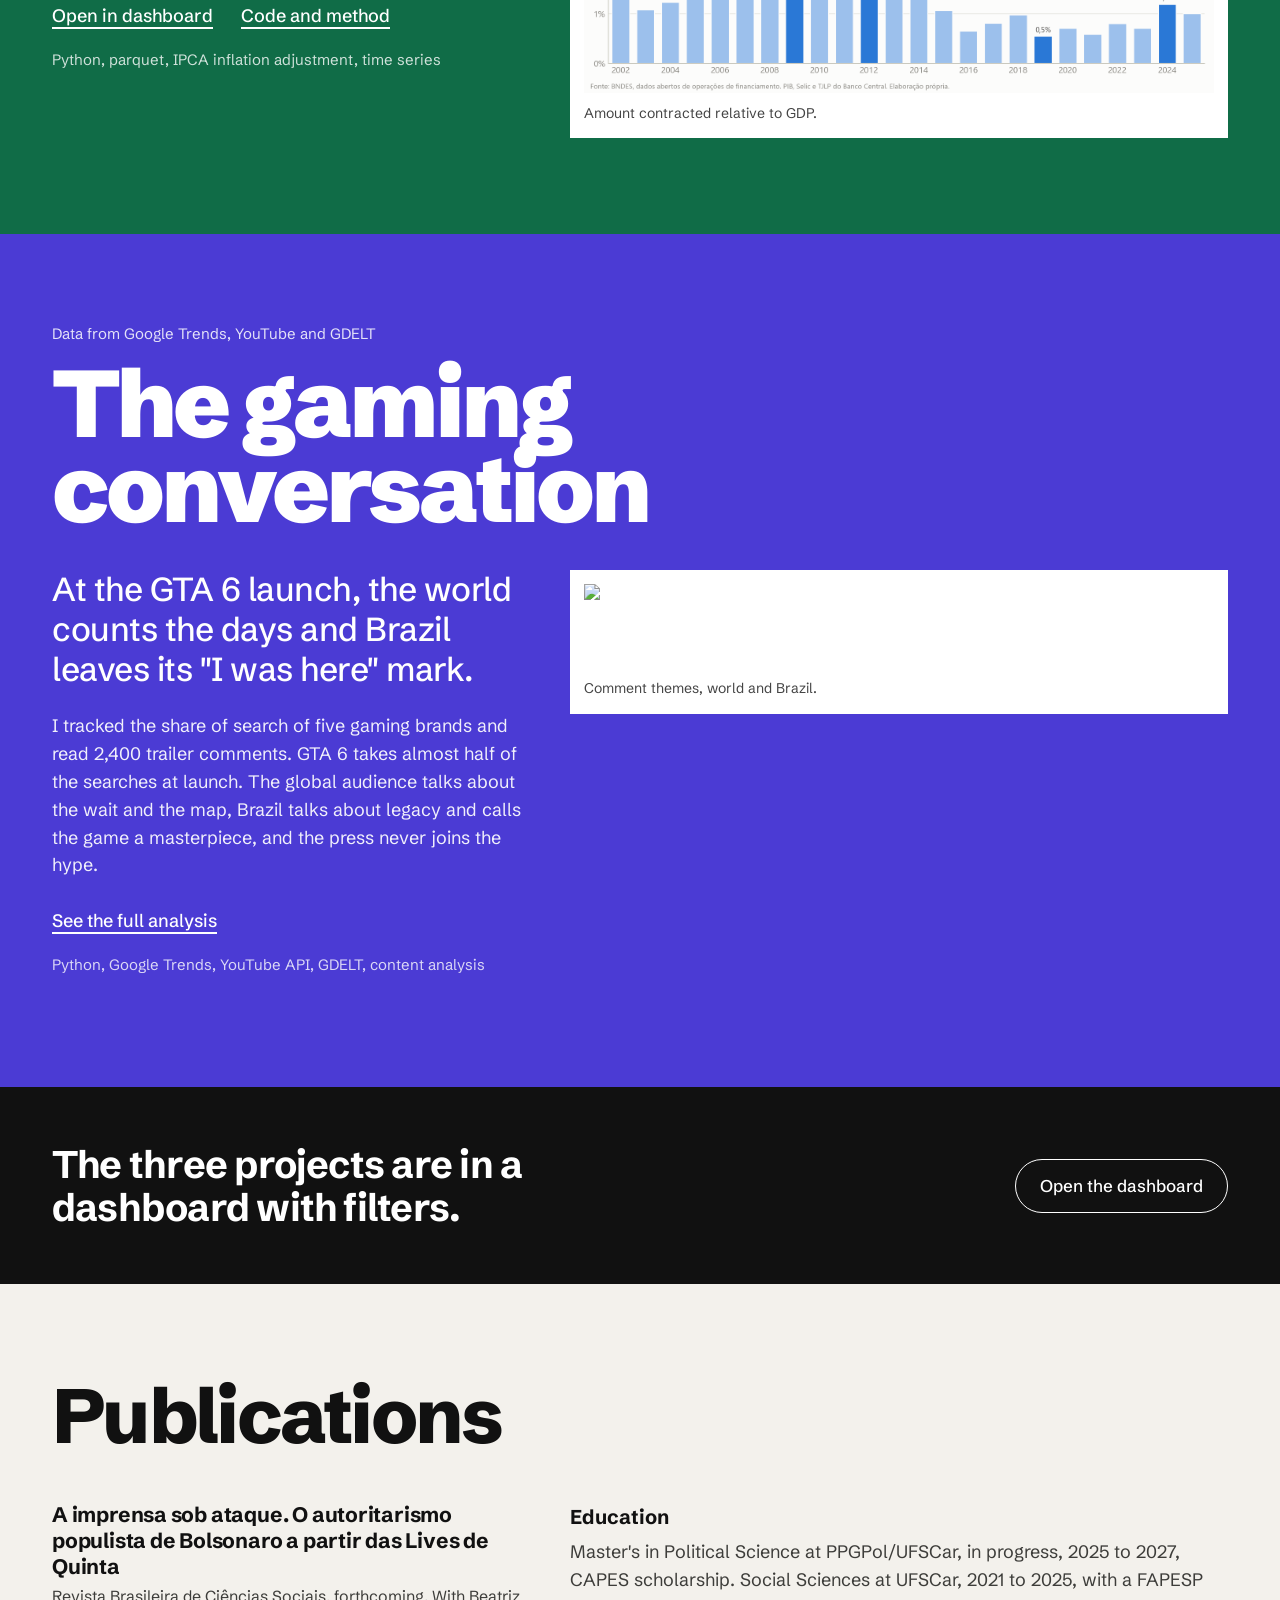
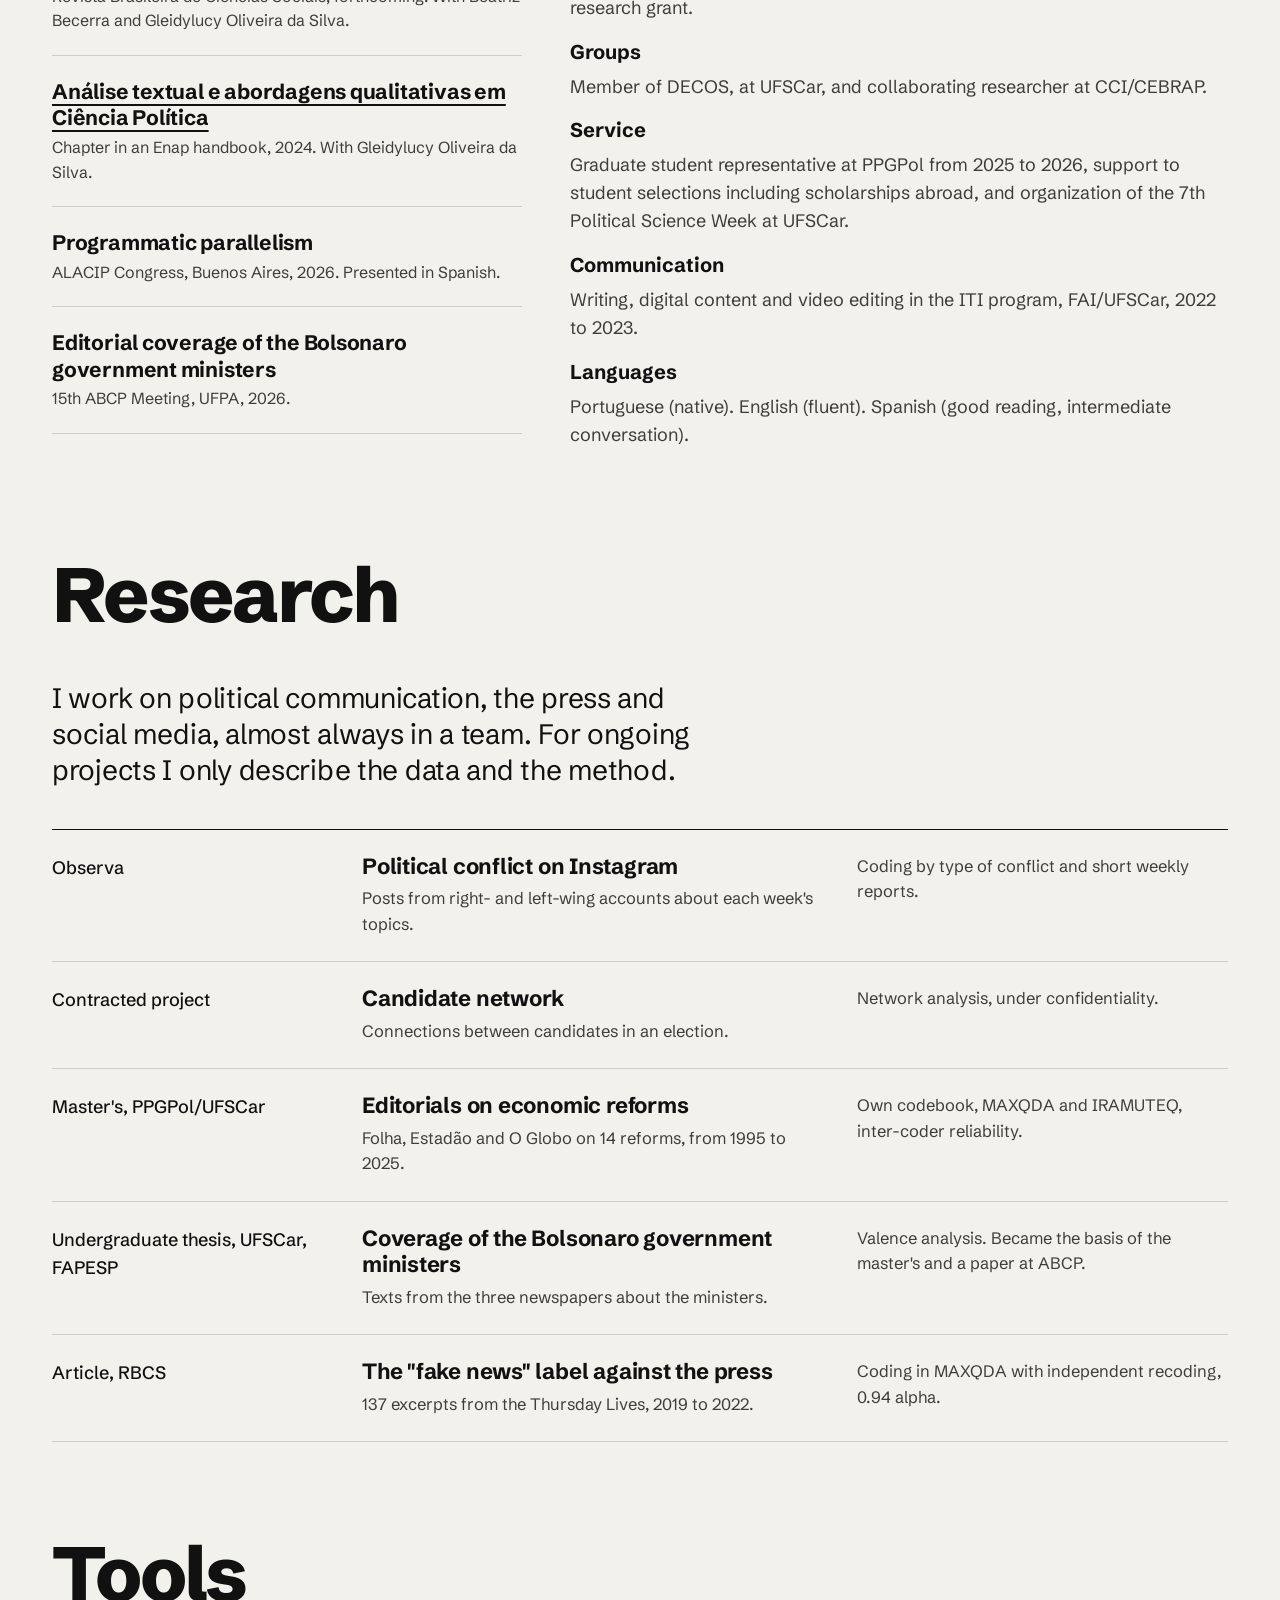
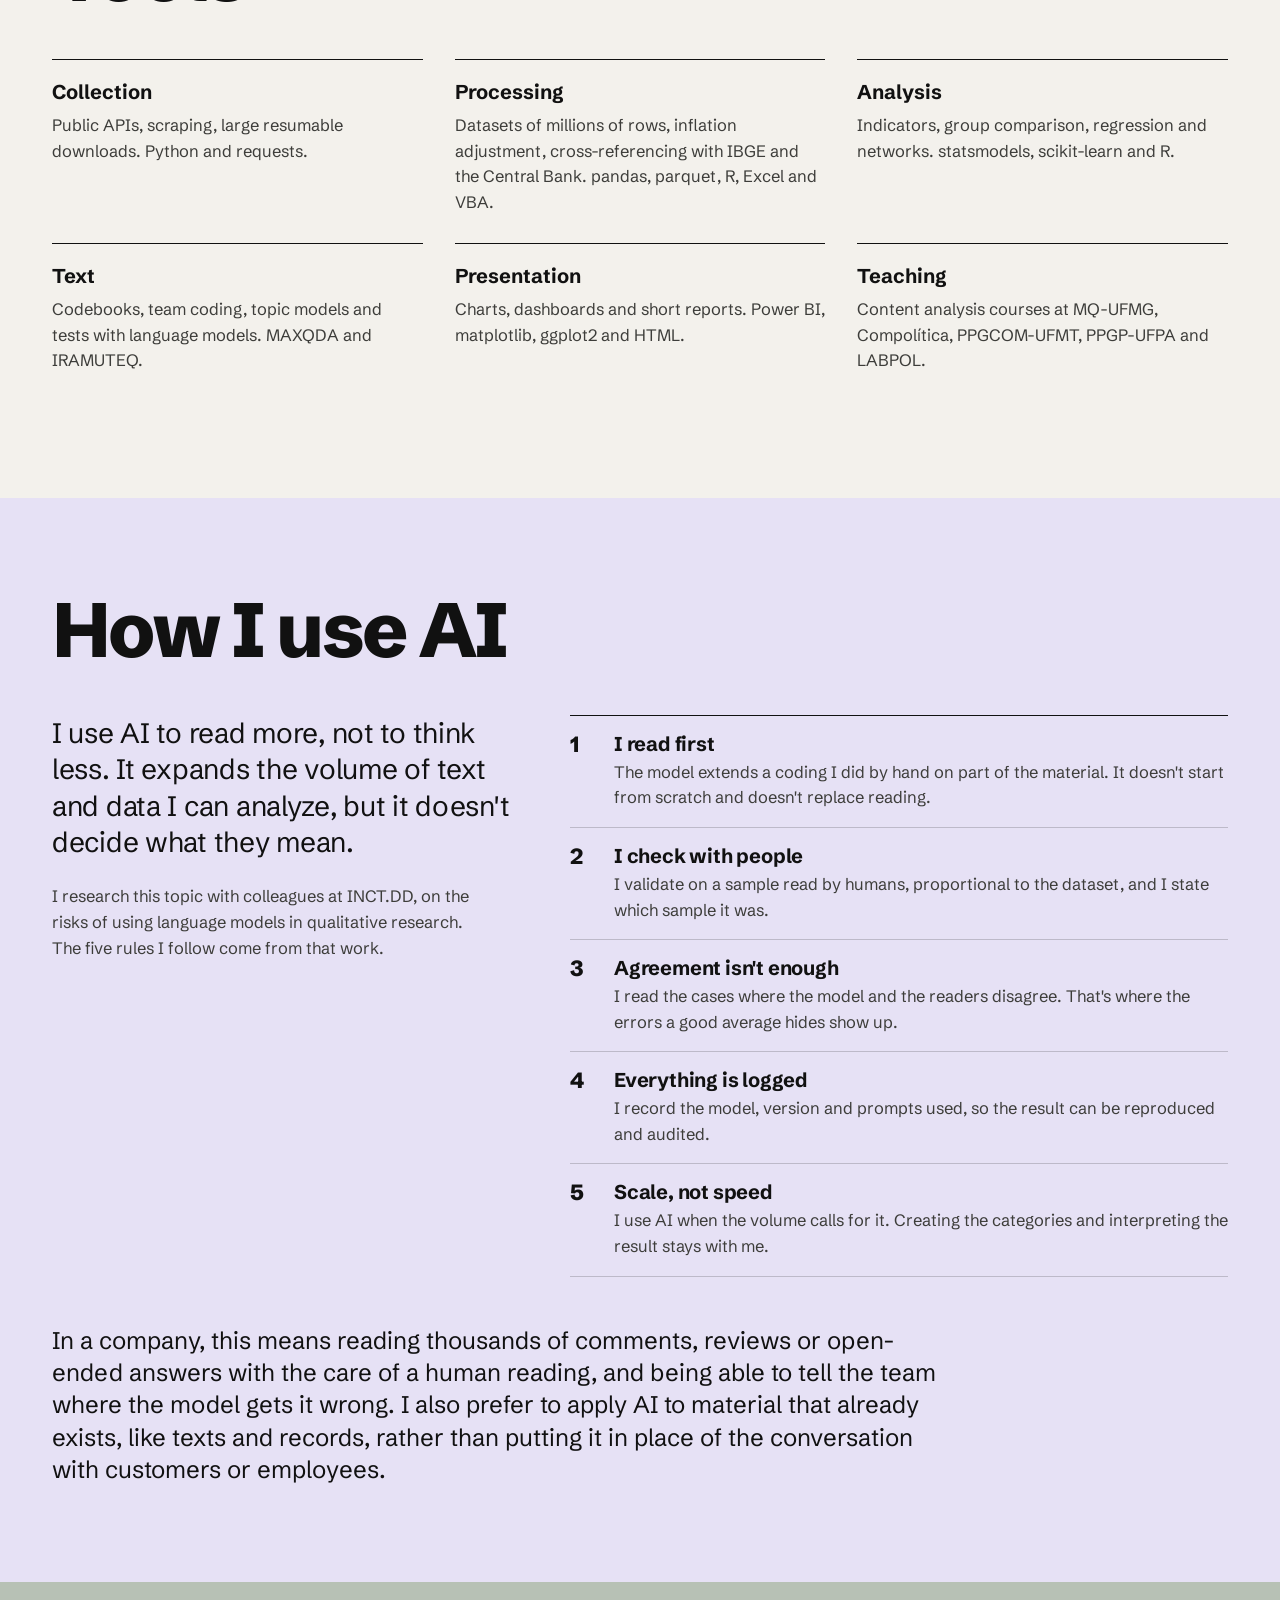
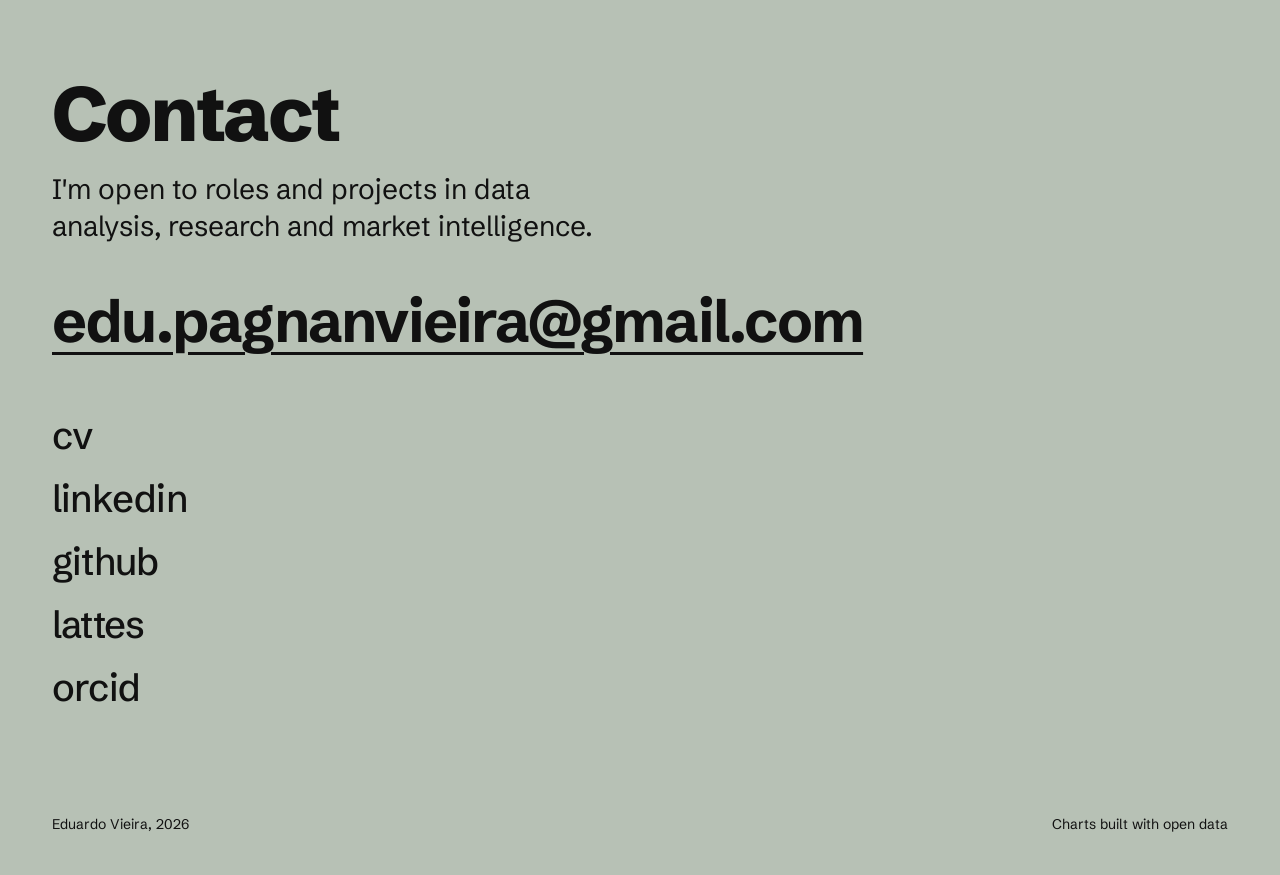
==== commit b0e60db7: "Liga o rastreamento de marca na página inicial Bloco curto do projeto no padrão dos outros, em portu" ====
--- a/index.en.html
+++ b/index.en.html
@@ -30,7 +30,7 @@
       <a href="#sobre">About</a>
       <a href="#ajudo">Where I help</a>
       <a href="#projetos">Projects</a>
-      <a href="painel.html">Dashboard</a>
+      <a href="painel.en.html">Dashboard</a>
       <a href="#publicacoes">Publications</a>
       <a href="#pesquisa">Research</a>
       <a href="#contato">Contact</a>
@@ -53,8 +53,8 @@
           <p class="oi">I'm a political scientist and I research what people think, say and do. I use data, surveys and a lot of text to help data, people and communication teams decide better.</p>
           <div class="botoes">
             <a class="botao cheio" href="#ajudo">Where I help</a>
-            <a class="botao" href="painel.html">Data dashboard</a>
-            <a class="botao" href="cv.pdf">CV (PDF)</a>
+            <a class="botao" href="painel.en.html">Data dashboard</a>
+            <a class="botao" href="cv.en.pdf">CV (PDF)</a>
             <a class="botao" href="https://www.linkedin.com/in/eduardo-felipe-pagnan-vieira-3a5a75254/" rel="me">LinkedIn</a>
           </div>
         </div>
@@ -88,7 +88,7 @@
             <li>Large datasets cleaned and cross-referenced with public data</li>
             <li>Dashboards and reports for decision-makers</li>
           </ul>
-          <p class="prova">Three projects with more than 4 million public records, in a <a href="painel.html">dashboard with filters</a>.</p>
+          <p class="prova">Three projects with more than 4 million public records, in a <a href="painel.en.html">dashboard with filters</a>.</p>
         </article>
         <article class="area a-pessoas">
           <h3>People and HR</h3>
@@ -129,7 +129,7 @@
               <p>Then I read the summaries of 13,000 projects. Those who raise funds talk about continuity and annual programming. Those who copy the law's text or use a ready-made template raise far less.</p>
             </div>
             <div class="links">
-              <a href="painel.html#rouanet">Open in dashboard</a>
+              <a href="painel.en.html#rouanet">Open in dashboard</a>
               <a href="https://github.com/eduardopagvieira/rouanet">Code and method</a>
             </div>
             <p class="ferr">Python, API, topic models, logistic regression, Power BI</p>
@@ -153,7 +153,7 @@
               <p>I processed 2.3 million complaints from 2025. Banks and lenders receive 43% of them and solve 31%. The platform's official index counts every unrated complaint as solved, which is why it looks so high.</p>
             </div>
             <div class="links">
-              <a href="painel.html#consumidor">Open in dashboard</a>
+              <a href="painel.en.html#consumidor">Open in dashboard</a>
               <a href="https://github.com/eduardopagvieira/consumidor">Code and method</a>
             </div>
             <p class="ferr">Python, pandas, building indicators</p>
@@ -177,7 +177,7 @@
               <p>2.4 million operations since 2002, inflation-adjusted. Micro-enterprises make 42% of the operations and take 6% of the value.</p>
             </div>
             <div class="links">
-              <a href="painel.html#bndes">Open in dashboard</a>
+              <a href="painel.en.html#bndes">Open in dashboard</a>
               <a href="https://github.com/eduardopagvieira/bndes">Code and method</a>
             </div>
             <p class="ferr">Python, parquet, IPCA inflation adjustment, time series</p>
@@ -189,12 +189,35 @@
         </div>
       </div>
     </section>
+
+    <section class="projeto games" aria-labelledby="p-games">
+      <div class="wrap">
+        <p class="fonte">Data from Google Trends, YouTube and GDELT</p>
+        <h2 id="p-games">The gaming conversation</h2>
+        <div class="duas">
+          <div>
+            <p class="achado">At the GTA 6 launch, the world counts the days and Brazil leaves its "I was here" mark.</p>
+            <div class="texto">
+              <p>I tracked the share of search of five gaming brands and read 2,400 trailer comments. GTA 6 takes almost half of the searches at launch. The global audience talks about the wait and the map, Brazil talks about legacy and calls the game a masterpiece, and the press never joins the hype.</p>
+            </div>
+            <div class="links">
+              <a href="brand.en.html">See the full analysis</a>
+            </div>
+            <p class="ferr">Python, Google Trends, YouTube API, GDELT, content analysis</p>
+          </div>
+          <figure>
+            <img src="img/brand_preview.png" alt="Themes in GTA 6 comments, world and Brazil. Brazilian viewers use I was here in 13% of comments against 3% worldwide, and call the game a masterpiece four times more." loading="lazy">
+            <figcaption>Comment themes, world and Brazil.</figcaption>
+          </figure>
+        </div>
+      </div>
+    </section>
   </div>
 
   <section class="ponte">
     <div class="wrap">
       <p>The three projects are in a dashboard with filters.</p>
-      <a class="botao" href="painel.html">Open the dashboard</a>
+      <a class="botao" href="painel.en.html">Open the dashboard</a>
     </div>
   </section>
 
@@ -278,7 +301,7 @@
       <p class="convite">I'm open to roles and projects in data analysis, research and market intelligence.</p>
       <a class="mail" href="mailto:edu.pagnanvieira@gmail.com">edu.pagnanvieira@gmail.com</a>
       <ul class="redes">
-        <li><a href="cv.pdf">cv</a></li>
+        <li><a href="cv.en.pdf">cv</a></li>
         <li><a href="https://www.linkedin.com/in/eduardo-felipe-pagnan-vieira-3a5a75254/" rel="me">linkedin</a></li>
         <li><a href="https://github.com/eduardopagvieira">github</a></li>
         <li><a href="http://lattes.cnpq.br/2723181992829140">lattes</a></li>
--- a/estilo.css
+++ b/estilo.css
@@ -59,6 +59,7 @@
 .projeto.rouanet{background:var(--rouanet)}
 .projeto.consumidor{background:var(--consumidor)}
 .projeto.bndes{background:var(--bndes)}
+.projeto.games{background:#4b3bd4}
 .projeto .fonte{font-size:15px;margin:0 0 14px;opacity:.85}
 .projeto h2{font-weight:900;font-size:clamp(44px,7.4vw,108px);line-height:.9;letter-spacing:-.04em;margin:0 0 40px;max-width:12ch}
 .projeto .duas{align-items:start}
